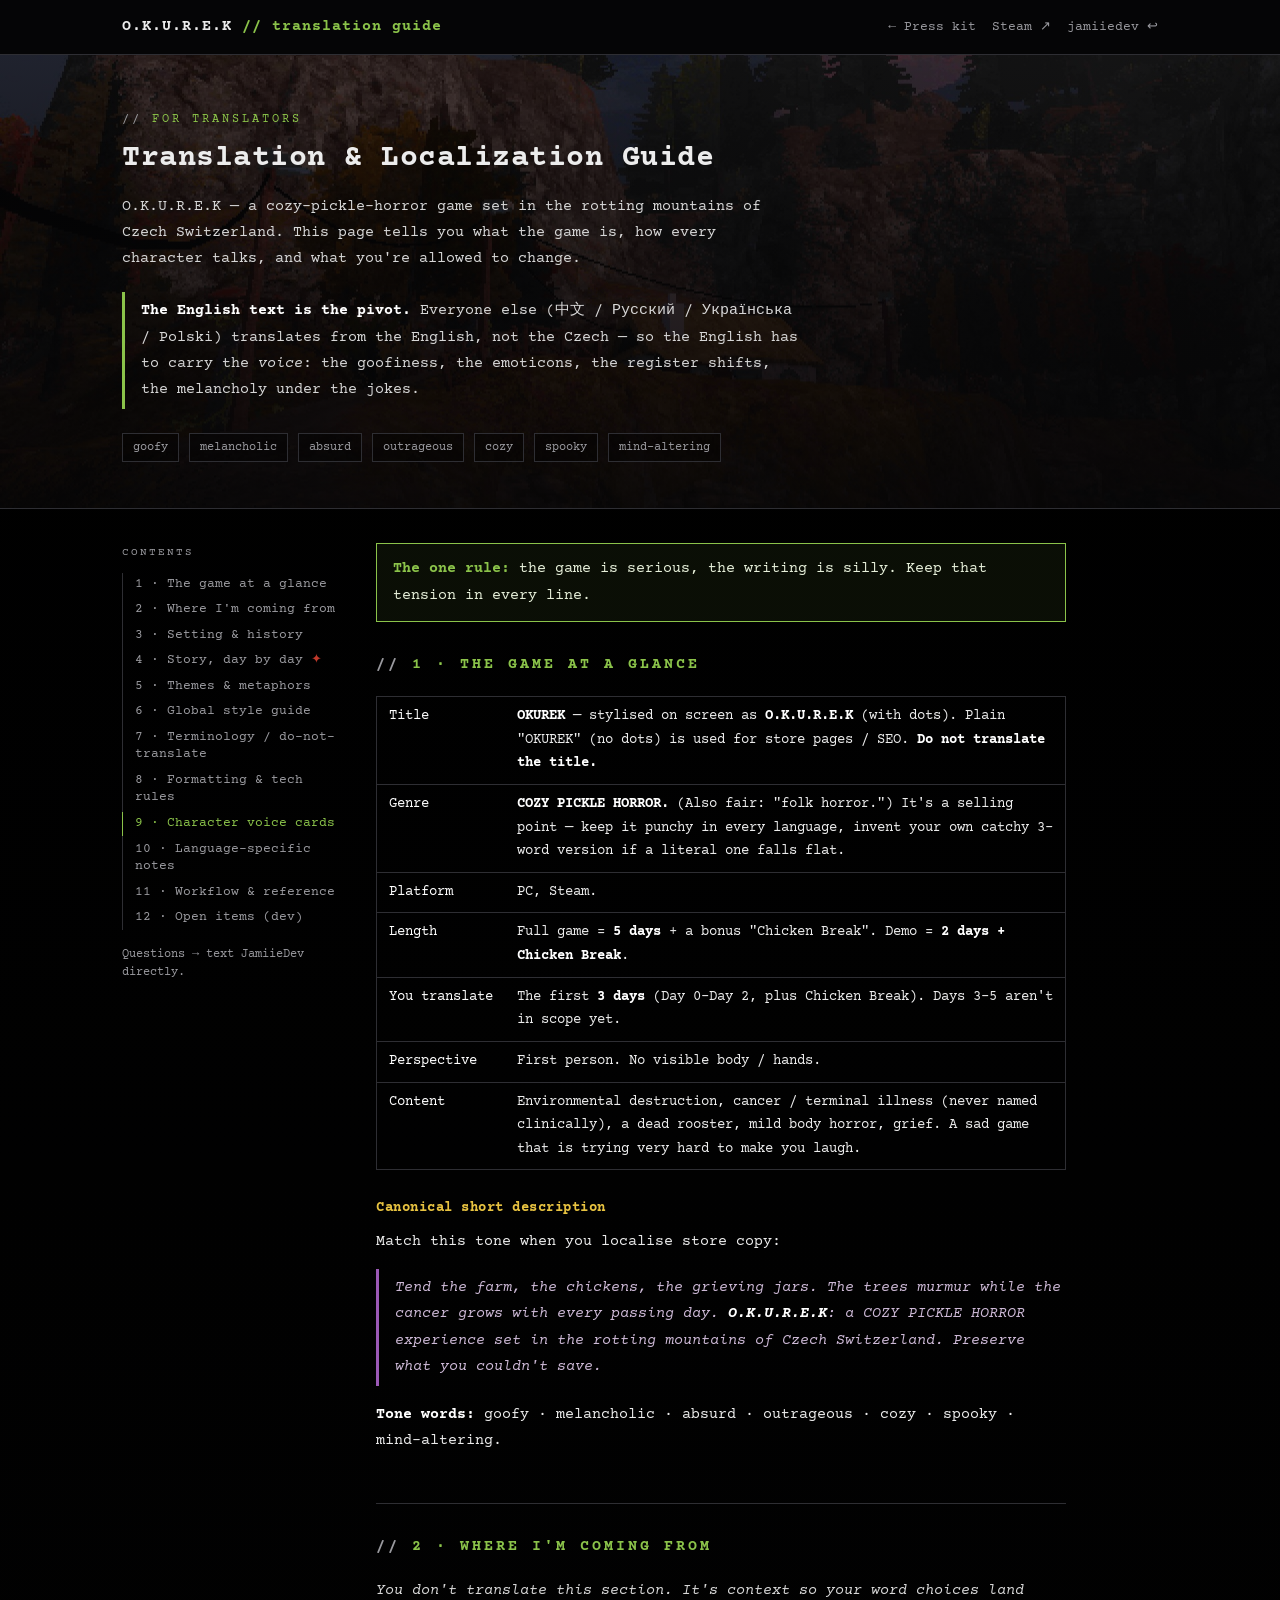
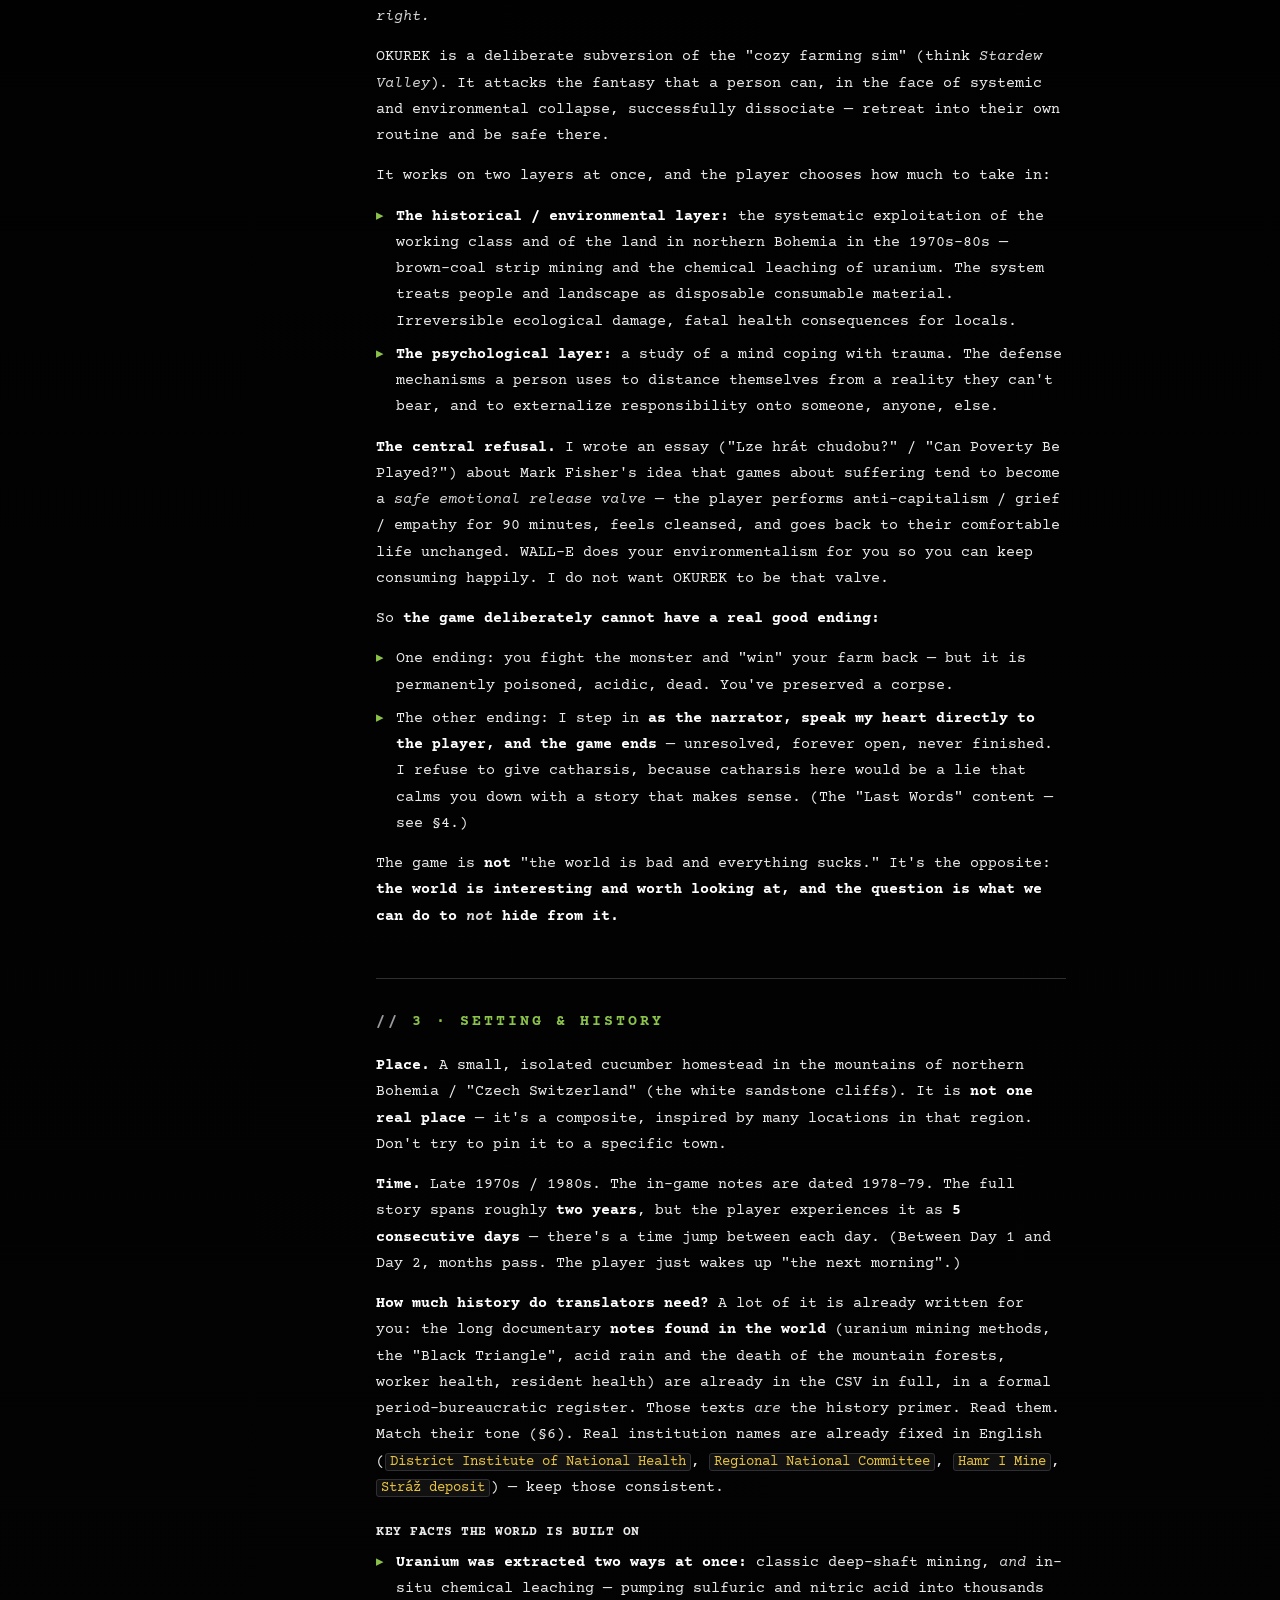
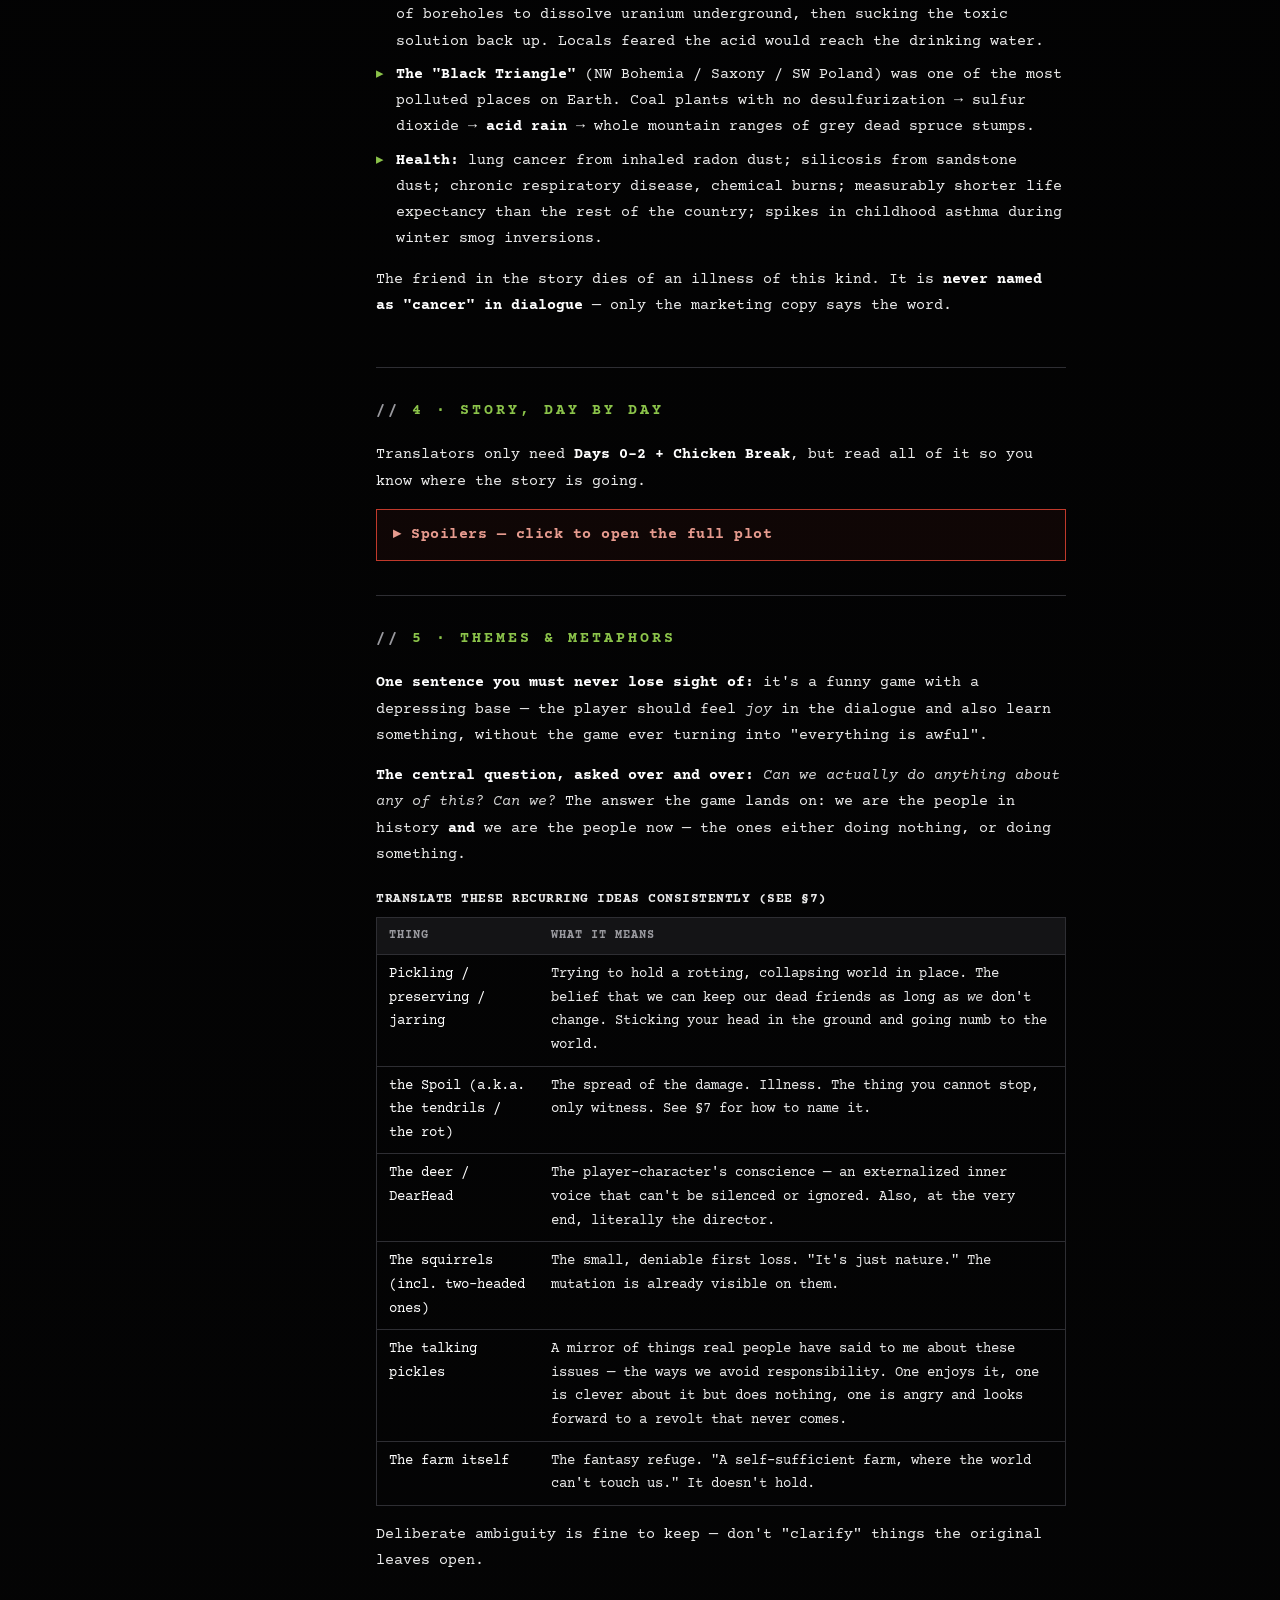
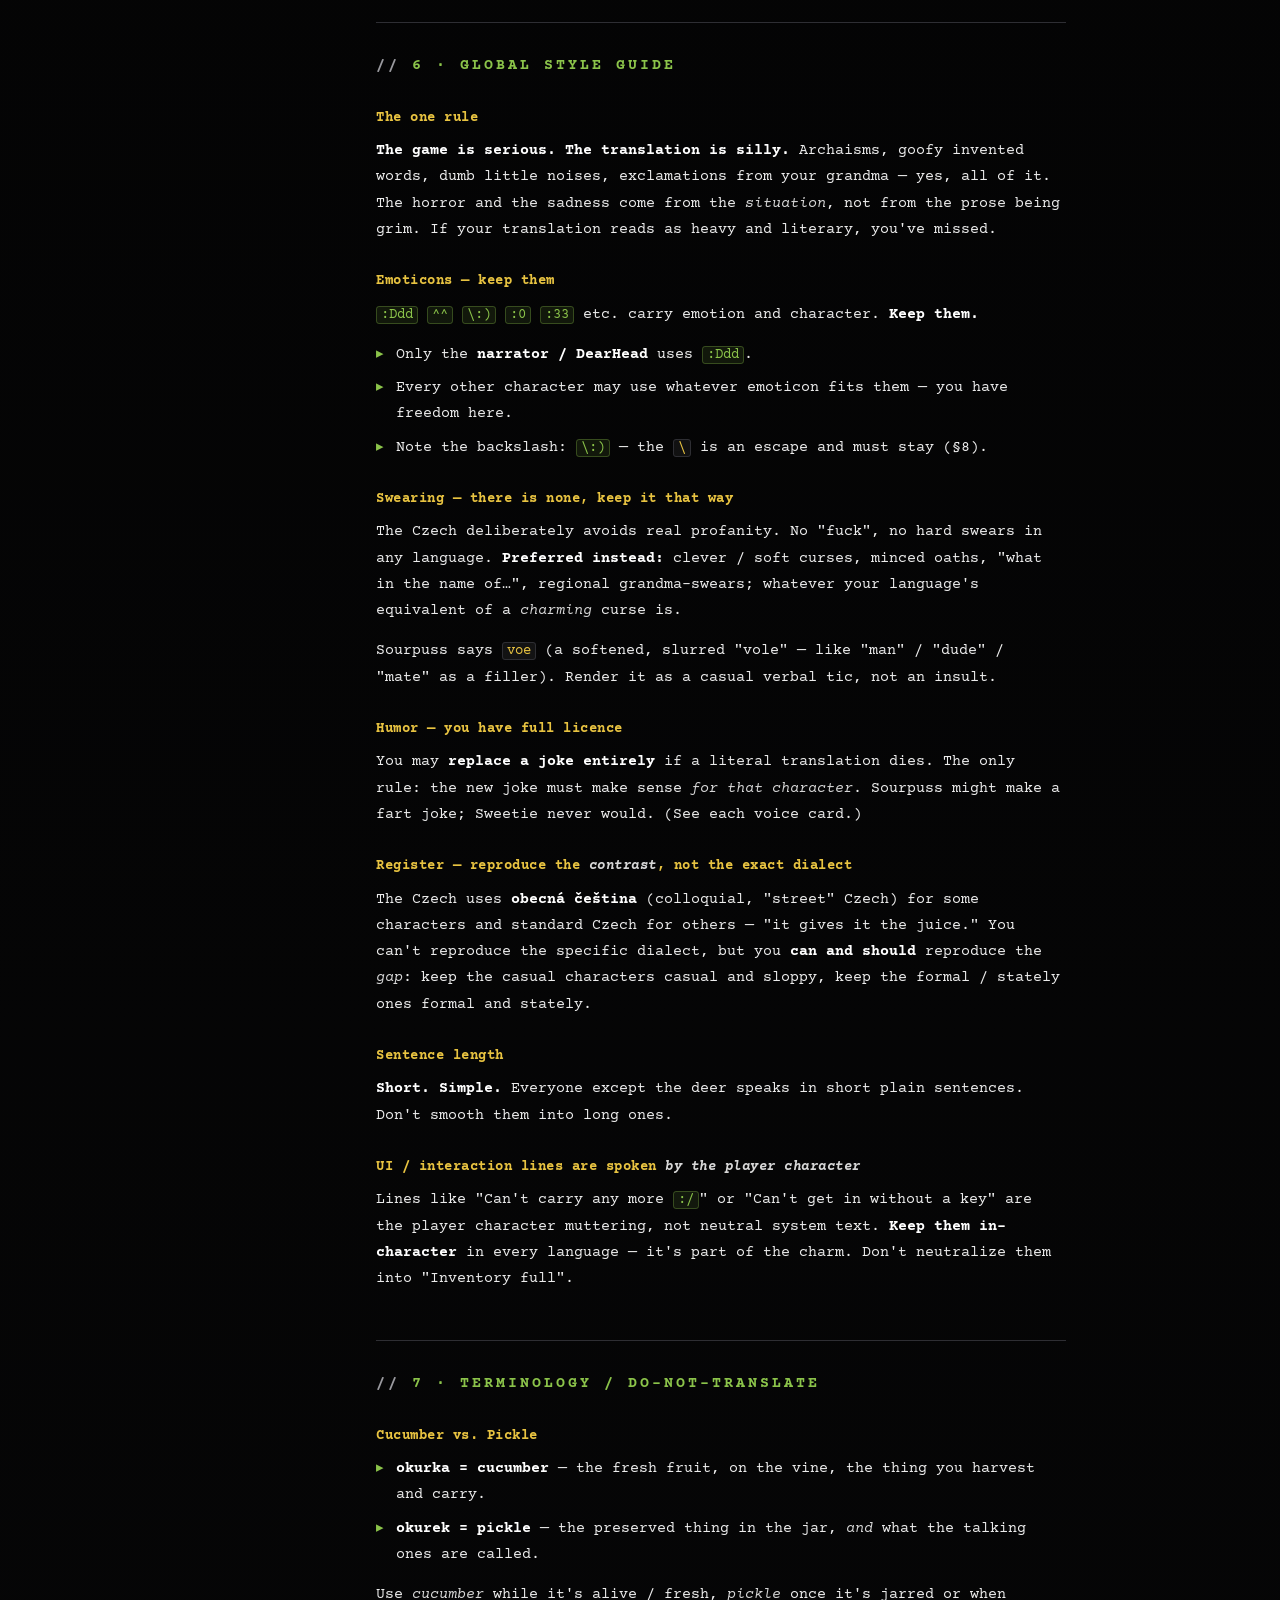
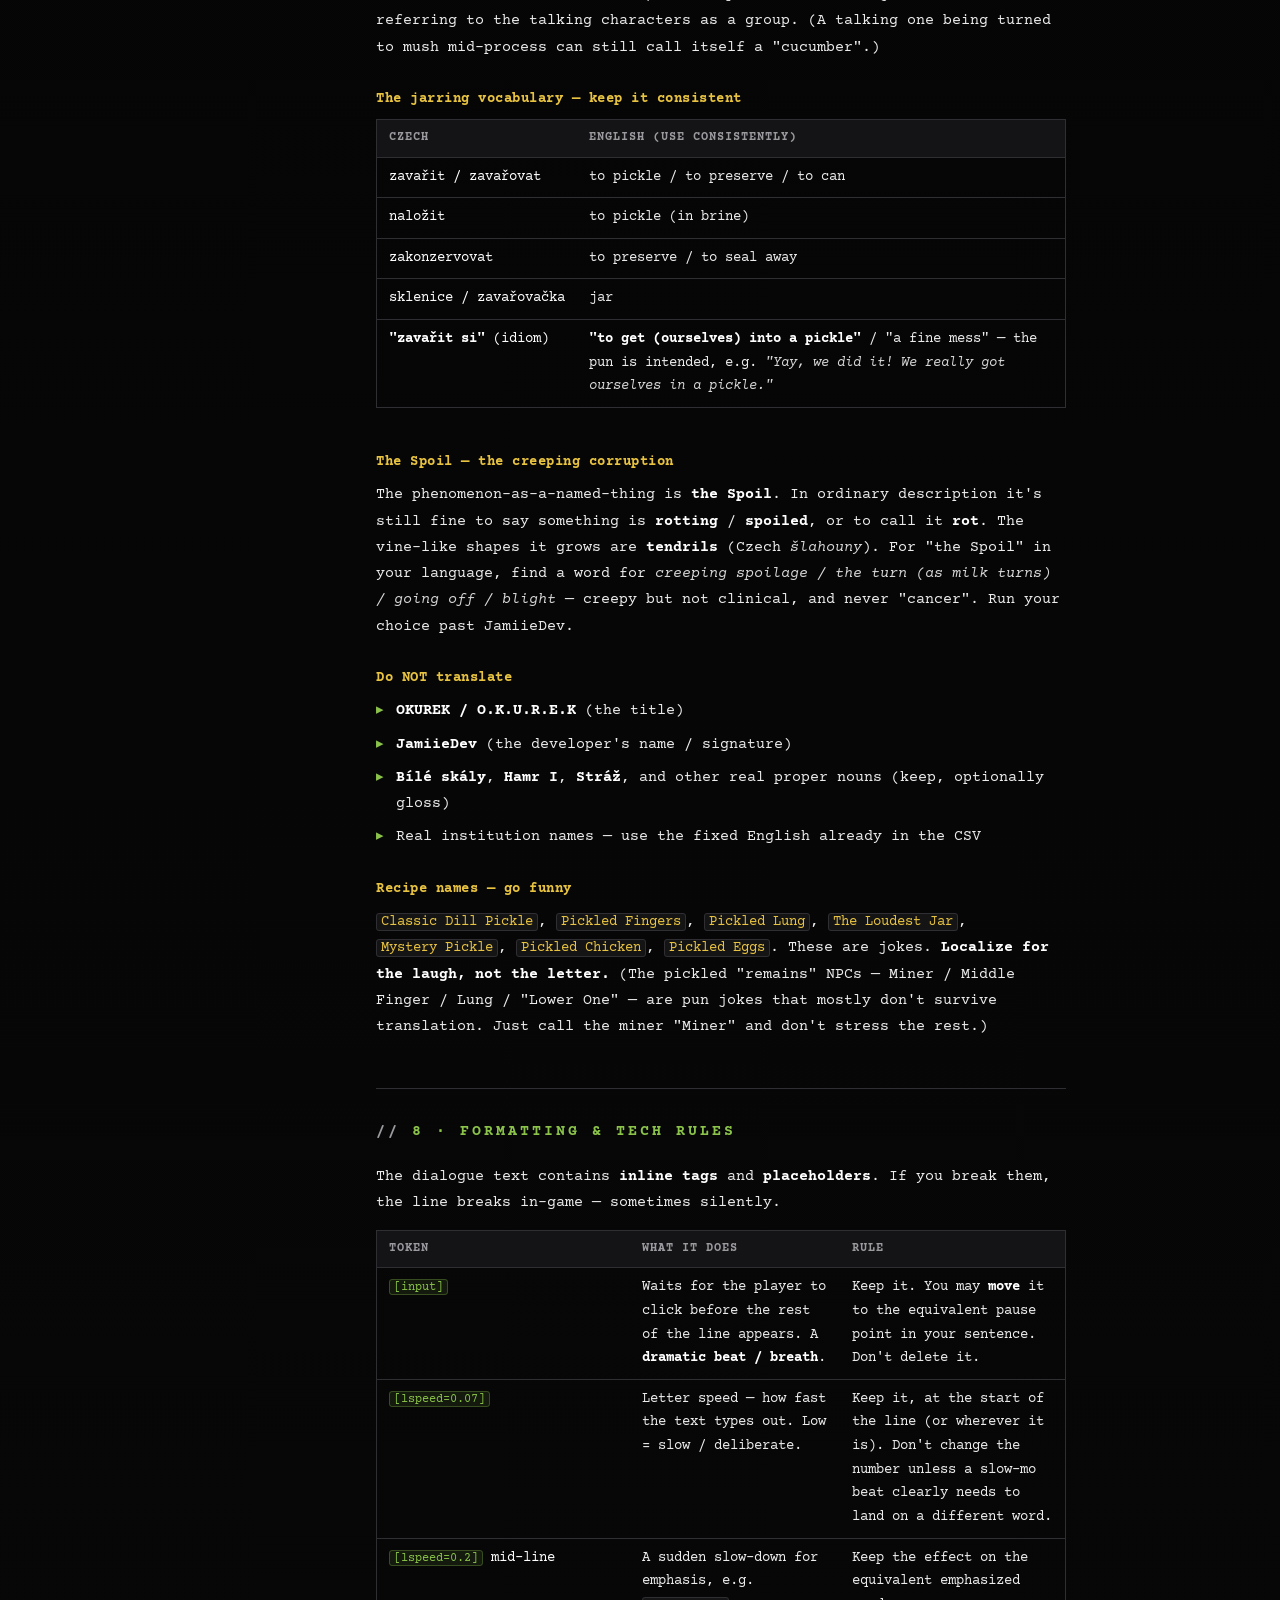
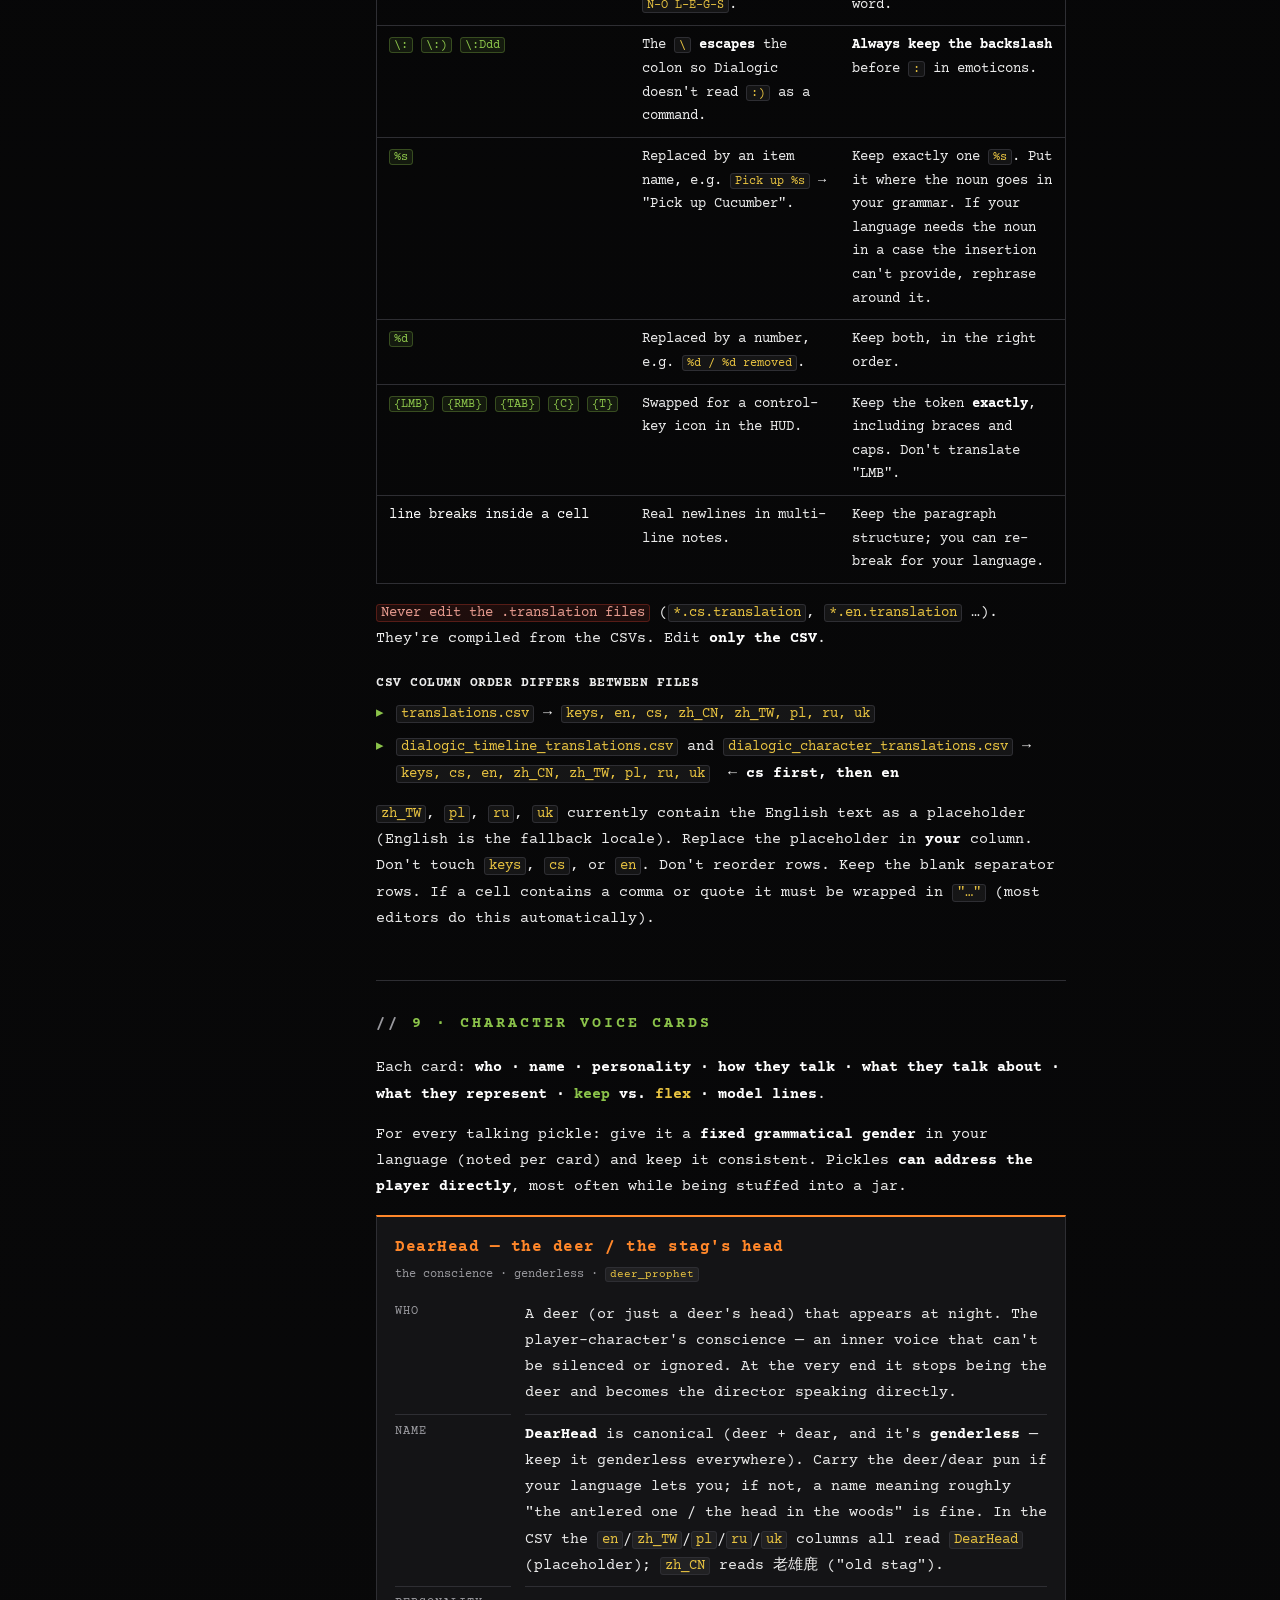
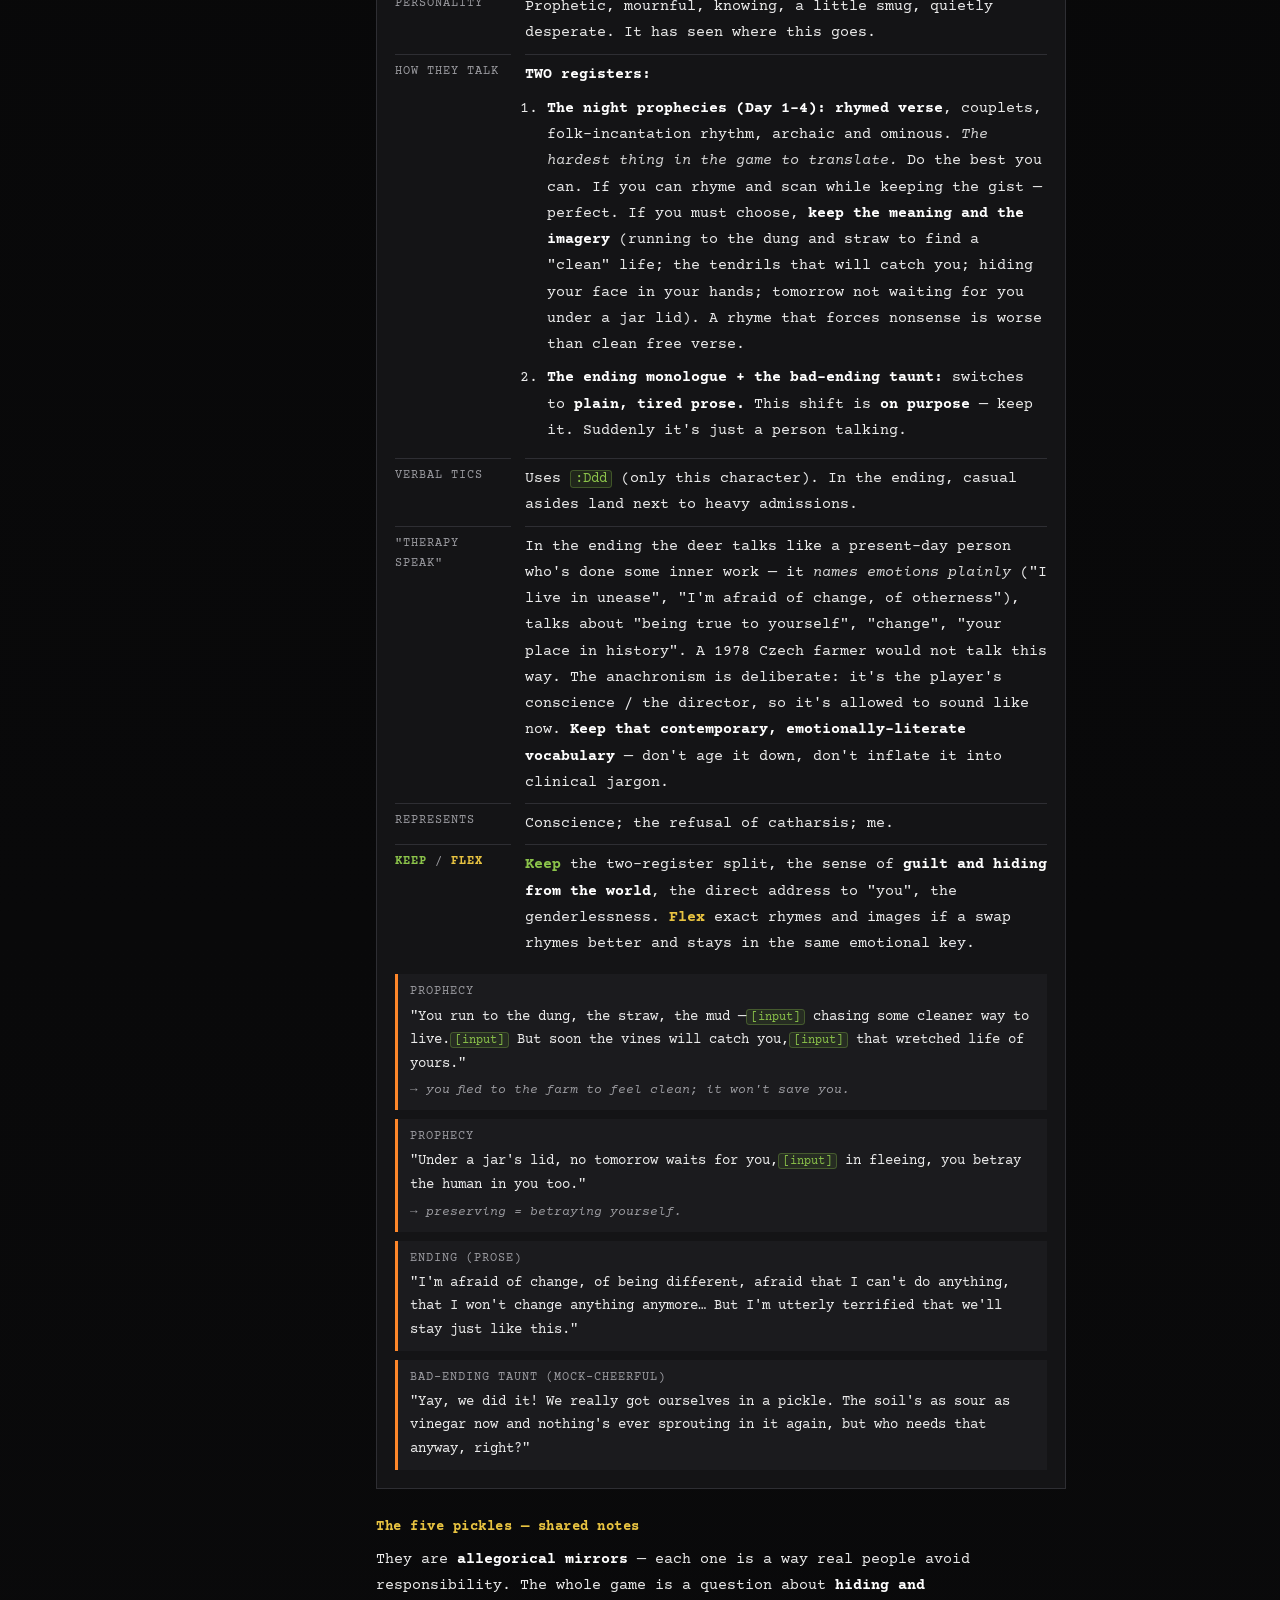
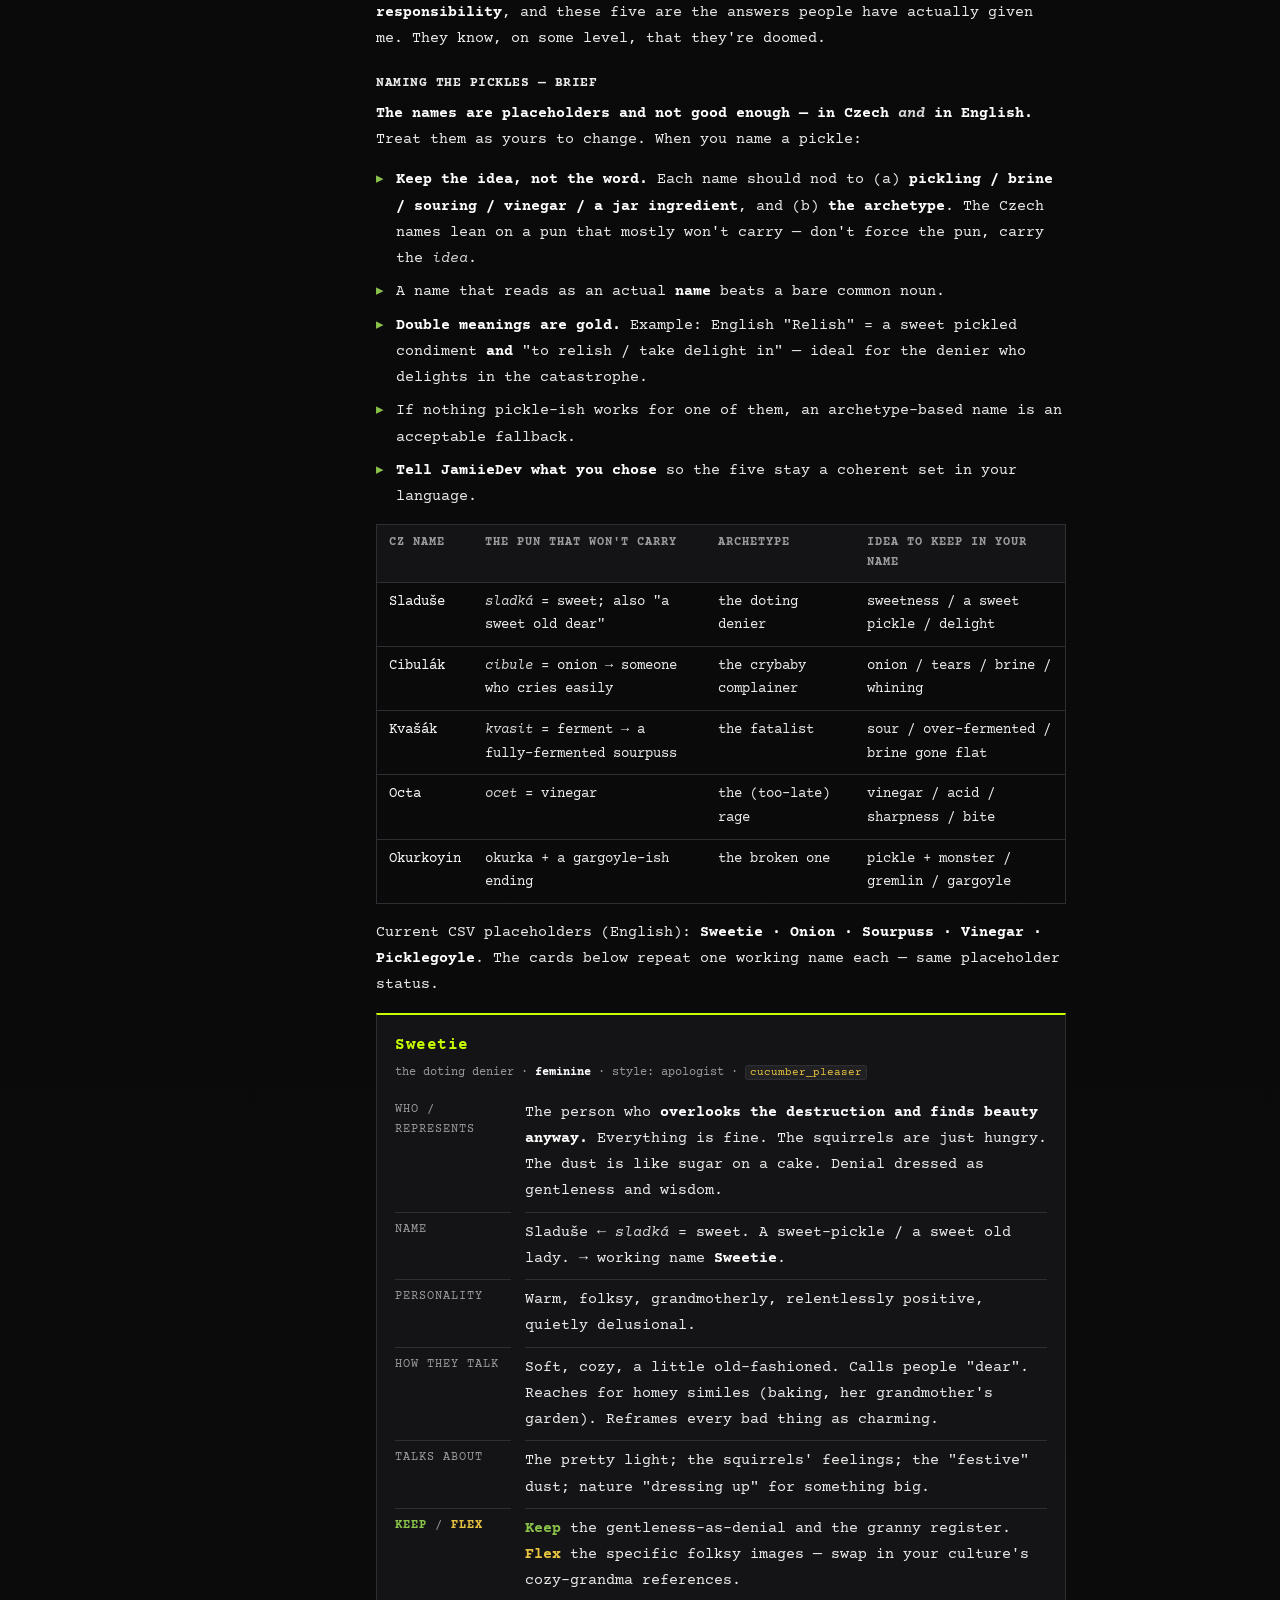
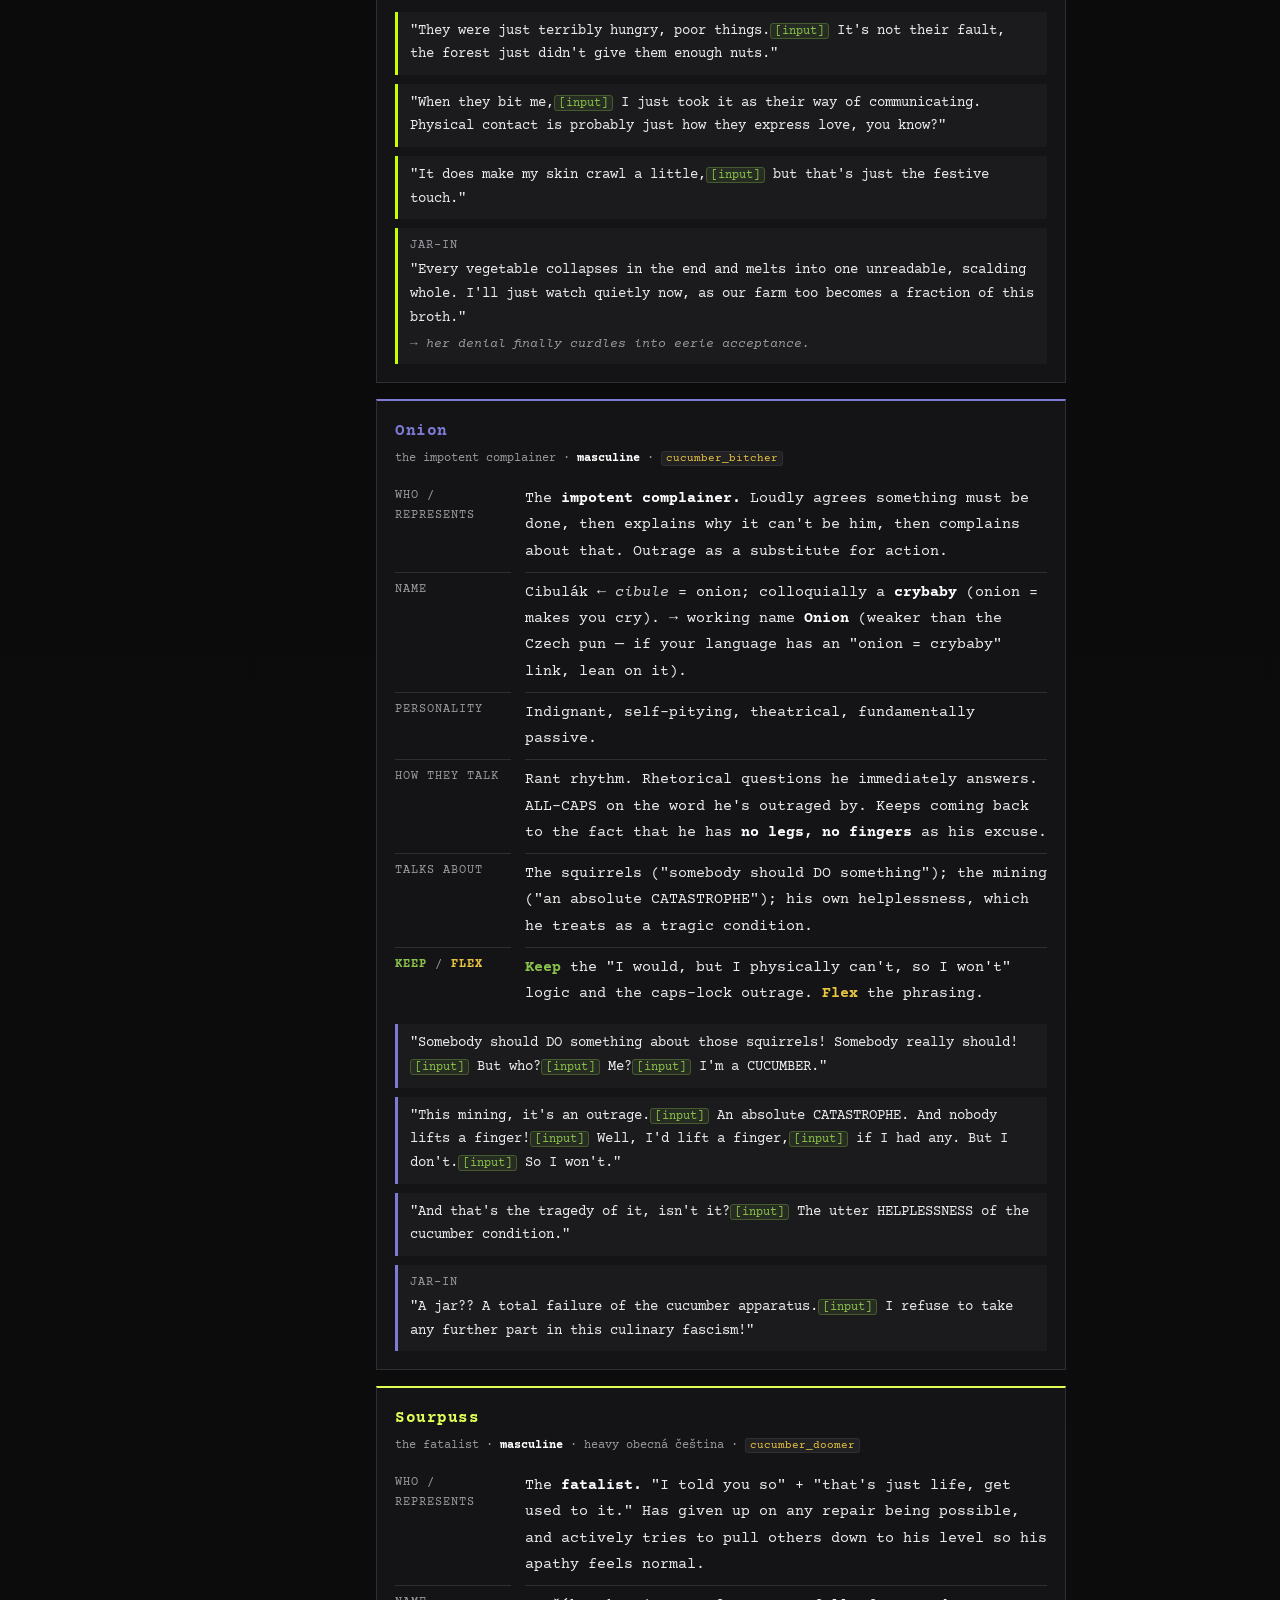
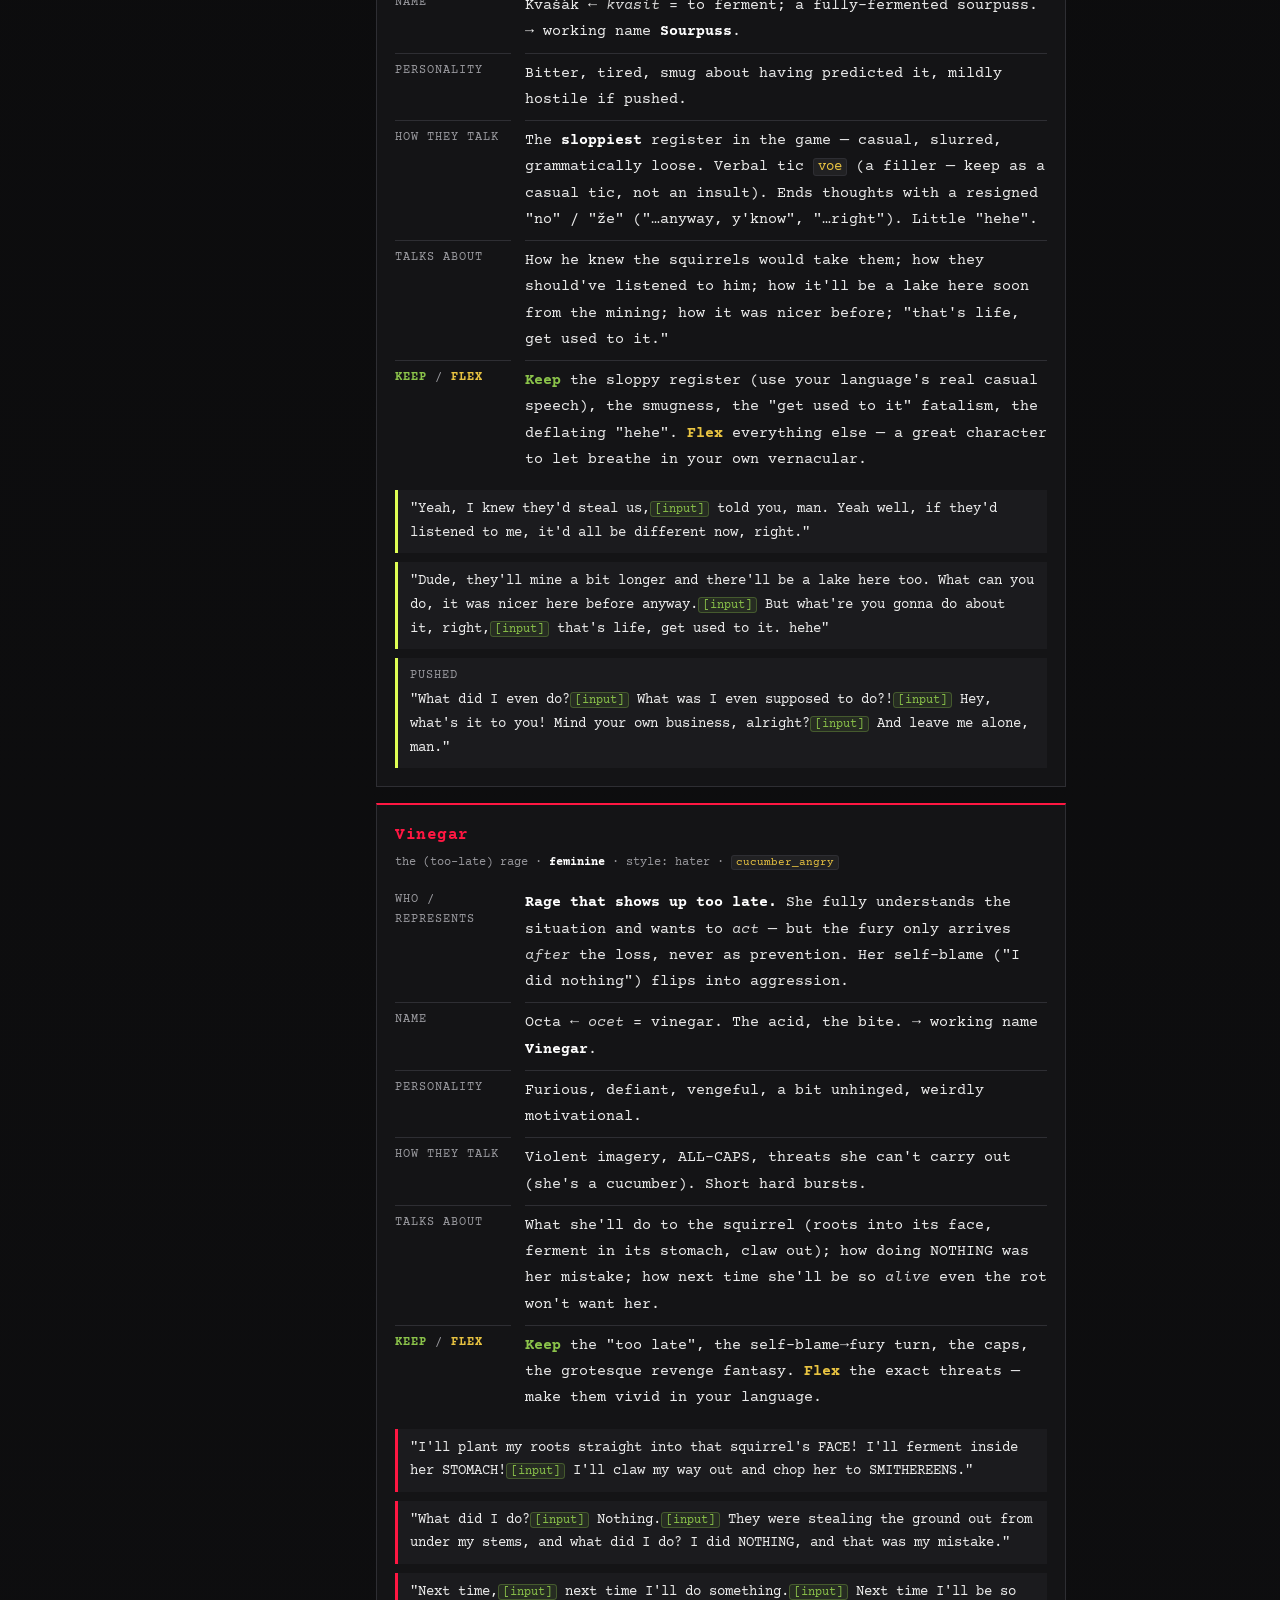
==== okurek/translation/index.html @ 18d8bf69 "Add OKUREK translation guide at /okurek/translation/ Translator-facing localization guide: game over" ====
<!DOCTYPE html>
<html lang="en">
<head>
<meta charset="UTF-8" />
<meta name="viewport" content="width=device-width, initial-scale=1.0" />
<title>OKUREK — Translation Guide</title>
<meta name="description" content="Translation &amp; localization guide for OKUREK, a cozy-pickle-horror game by JamiieDev. Story, themes, style rules, formatting notes and a voice card for every character. For translators working from the English pivot text." />

<meta property="og:type" content="website" />
<meta property="og:title" content="OKUREK — Translation Guide" />
<meta property="og:description" content="What the game is, how each character talks, and what a translator is allowed to change. The game is serious; the writing is silly." />
<meta property="og:image" content="https://jamiiedev.github.io/presskit/okurek/images/okurek-keyart.jpg" />
<meta name="twitter:card" content="summary_large_image" />
<meta name="twitter:site" content="@JamiieDev" />
<meta name="robots" content="noindex" />

<link rel="icon" href="/presskit/okurek/images/okurek-icon.png" />
<link rel="stylesheet" href="https://fonts.googleapis.com/css2?family=Courier+Prime:ital,wght@0,400;0,700;1,400&amp;display=swap" />
<style>
  :root {
    --bg: #0a0a0b;
    --panel: #141416;
    --panel-2: #1b1b1e;
    --line: #2e2e33;
    --ink: #ececec;
    --muted: #9a9a9f;
    --green: #8bc34a;
    --gold: #e8c341;
    --rot: #9b59b6;
    --blood: #c0392b;
    --nurse: #54ffea;
  }

  * { box-sizing: border-box; }

  html { scroll-behavior: smooth; scroll-padding-top: 72px; }

  html, body {
    margin: 0;
    padding: 0;
    overflow-x: hidden;
    background: linear-gradient(to top, #121214, #000);
    color: var(--ink);
    font-family: 'Courier Prime', 'Courier New', monospace;
    font-size: 15px;
    line-height: 1.75;
  }

  a { color: var(--gold); text-decoration: none; }
  a:hover { text-decoration: underline; }

  .wrap { max-width: 1080px; margin: 0 auto; padding: 0 22px; }

  strong, b { color: #fff; }
  em { color: #d7d7d7; }

  code {
    font-family: inherit;
    font-size: 0.92em;
    background: rgba(255,255,255,0.055);
    border: 1px solid var(--line);
    border-radius: 3px;
    padding: 0 4px;
    color: var(--gold);
    white-space: nowrap;
  }
  code.tok { color: var(--green); background: rgba(139,195,74,0.10); border-color: rgba(139,195,74,0.3); }
  code.warn { color: #e79b8f; background: rgba(192,57,43,0.12); border-color: rgba(192,57,43,0.35); }

  /* ---- top bar ---- */
  header.bar {
    position: sticky;
    top: 0;
    z-index: 50;
    background: rgba(6,6,7,0.93);
    border-bottom: 1px solid var(--line);
    backdrop-filter: blur(4px);
  }
  .bar .wrap {
    display: flex;
    align-items: center;
    justify-content: space-between;
    gap: 14px;
    min-height: 54px;
    flex-wrap: wrap;
  }
  .bar .brand { font-weight: 700; letter-spacing: 1px; color: var(--ink); white-space: nowrap; }
  .bar .brand span { color: var(--green); }
  .bar nav { display: flex; gap: 16px; flex-wrap: wrap; justify-content: flex-end; }
  .bar nav a { color: var(--muted); font-size: 13px; }
  .bar nav a:hover { color: var(--ink); text-decoration: none; }

  /* ---- hero ---- */
  .hero {
    border-bottom: 1px solid var(--line);
    background: #000 center / cover no-repeat;
    background-image:
      linear-gradient(to bottom, rgba(5,5,6,0.62), rgba(5,5,6,0.82) 55%, rgba(5,5,6,0.95)),
      url('/presskit/okurek/images/okurek-hero.jpg');
  }
  .hero .wrap { padding: 54px 22px 46px; }
  .hero .kicker { color: var(--green); letter-spacing: 3px; text-transform: uppercase; font-size: 12px; margin: 0 0 10px; }
  .hero .kicker::before { content: "// "; color: var(--muted); }
  .hero h1 { margin: 0; font-size: 30px; line-height: 1.25; letter-spacing: 0.5px; }
  .hero .tagline { margin: 16px 0 0; max-width: 680px; color: #d7d7d7; }
  .hero .pivot {
    margin: 20px 0 0;
    max-width: 680px;
    border-left: 3px solid var(--green);
    padding: 6px 0 6px 16px;
    color: #d7d7d7;
  }
  .hero .meta { margin-top: 24px; display: flex; flex-wrap: wrap; gap: 8px 10px; }
  .hero .meta span {
    border: 1px solid var(--line);
    background: rgba(0,0,0,0.4);
    padding: 3px 10px;
    font-size: 12px;
    color: var(--muted);
    text-transform: lowercase;
  }

  /* ---- doc layout ---- */
  .doc { display: grid; grid-template-columns: 214px 1fr; gap: 40px; align-items: start; padding-top: 34px; padding-bottom: 20px; }

  .toc { position: sticky; top: 72px; font-size: 13px; }
  .toc .toc-head { color: var(--muted); letter-spacing: 2px; text-transform: uppercase; font-size: 11px; margin-bottom: 10px; }
  .toc nav { display: flex; flex-direction: column; gap: 2px; border-left: 1px solid var(--line); }
  .toc nav a { color: var(--muted); padding: 3px 0 3px 12px; margin-left: -1px; border-left: 1px solid transparent; line-height: 1.35; }
  .toc nav a:hover { color: var(--ink); text-decoration: none; }
  .toc nav a.active { color: var(--green); border-left-color: var(--green); }
  .toc .toc-note { margin-top: 16px; color: var(--muted); font-size: 12px; line-height: 1.5; }

  .content { min-width: 0; max-width: 46rem; }
  .content > section { padding: 30px 0 34px; border-bottom: 1px solid var(--line); }
  .content > section:first-of-type { padding-top: 0; }

  h2 { margin: 0 0 18px; font-size: 15px; letter-spacing: 3px; text-transform: uppercase; color: var(--green); }
  h2::before { content: "// "; color: var(--muted); }
  h3 { margin: 26px 0 8px; font-size: 14px; color: var(--gold); letter-spacing: 0.5px; }
  h4 { margin: 20px 0 6px; font-size: 13px; color: var(--ink); letter-spacing: 0.5px; text-transform: uppercase; }
  p { margin: 0 0 14px; }
  ul, ol { margin: 0 0 14px; padding-left: 22px; }
  li { margin-bottom: 7px; }
  ul.plain { list-style: none; padding-left: 0; }
  ul.plain > li { position: relative; padding-left: 20px; }
  ul.plain > li::before { content: "▸"; position: absolute; left: 0; color: var(--green); }

  .callout {
    border: 1px solid var(--green);
    background: rgba(139,195,74,0.07);
    padding: 12px 16px;
    margin: 0 0 30px;
    color: #e7f0da;
  }
  .callout b { color: var(--green); }

  .k { color: var(--green); font-weight: 700; }
  .f { color: var(--gold); font-weight: 700; }

  /* tables */
  .tbl { width: 100%; border: 1px solid var(--line); border-collapse: collapse; margin: 0 0 16px; font-size: 13.5px; }
  .tbl th, .tbl td { text-align: left; vertical-align: top; padding: 8px 12px; border-bottom: 1px solid var(--line); }
  .tbl th { background: var(--panel); color: var(--muted); text-transform: uppercase; letter-spacing: 1px; font-size: 11.5px; font-weight: 700; }
  .tbl tr:last-child td, .tbl tbody tr:last-child td { border-bottom: 0; }
  .tbl td:first-child { color: #fff; white-space: nowrap; }
  .tbl td.wrap-cell:first-child { white-space: normal; }
  .tbl-scroll { overflow-x: auto; }

  /* pull quote / model lines */
  blockquote.pull {
    margin: 0 0 16px;
    border-left: 3px solid var(--rot);
    padding: 6px 0 6px 16px;
    color: #cdb9d6;
    font-style: italic;
  }
  .lines { margin: 10px 0 4px; display: flex; flex-direction: column; gap: 9px; }
  .line {
    margin: 0;
    border-left: 3px solid var(--accent, var(--rot));
    background: var(--panel-2);
    padding: 8px 12px;
    font-size: 13.5px;
  }
  .line .intent { display: block; margin-top: 4px; color: var(--muted); font-style: italic; font-size: 12.5px; }
  .line .role { color: var(--muted); font-size: 11.5px; text-transform: uppercase; letter-spacing: 1px; display: block; margin-bottom: 3px; }

  /* spoiler */
  details.spoiler { border: 1px solid var(--blood); background: rgba(192,57,43,0.06); margin: 4px 0 0; }
  details.spoiler > summary {
    cursor: pointer;
    list-style: none;
    padding: 12px 16px;
    color: #e79b8f;
    font-weight: 700;
    letter-spacing: 0.5px;
  }
  details.spoiler > summary::-webkit-details-marker { display: none; }
  details.spoiler > summary::before { content: "▸ "; }
  details.spoiler[open] > summary::before { content: "▾ "; }
  details.spoiler[open] > summary { border-bottom: 1px solid var(--blood); }
  details.spoiler .spoiler-body { padding: 18px 16px 6px; }

  /* character cards */
  .card {
    border: 1px solid var(--line);
    border-top: 2px solid var(--accent, var(--green));
    background: var(--panel);
    padding: 16px 18px 14px;
    margin: 0 0 16px;
  }
  .card > header { margin-bottom: 10px; }
  .card > header h3 { margin: 0; font-size: 16px; color: var(--accent, var(--gold)); letter-spacing: 0.5px; }
  .card > header .tags { display: block; margin-top: 3px; color: var(--muted); font-size: 12px; }
  .card > header .tags code { font-size: 11px; }
  .card dl { margin: 0; display: grid; grid-template-columns: 116px 1fr; gap: 0 14px; }
  .card dt { color: var(--muted); font-size: 11.5px; text-transform: uppercase; letter-spacing: 1px; padding: 7px 0; border-top: 1px solid var(--line); }
  .card dd { margin: 0; padding: 7px 0; border-top: 1px solid var(--line); }
  .card dl > dt:first-of-type, .card dl > dt:first-of-type + dd { border-top: 0; }
  .card dd ol, .card dd ul { margin: 6px 0 2px; }
  .card dd p { margin: 0 0 8px; }

  .checklist { list-style: none; padding-left: 0; }
  .checklist li { padding-left: 26px; position: relative; }
  .checklist li.done::before { content: "✓"; position: absolute; left: 0; color: var(--green); font-weight: 700; }
  .checklist li.todo::before { content: "☐"; position: absolute; left: 0; color: var(--gold); }

  footer { padding: 30px 0 60px; color: var(--muted); font-size: 12.5px; text-align: center; border-top: 1px solid var(--line); }
  footer a { color: var(--muted); }

  .totop {
    position: fixed; right: 18px; bottom: 18px; z-index: 40;
    border: 1px solid var(--line); background: var(--panel-2); color: var(--ink);
    width: 40px; height: 40px; display: grid; place-items: center;
    font-size: 16px; opacity: 0; pointer-events: none; transition: opacity .25s;
  }
  .totop.show { opacity: 1; pointer-events: auto; }
  .totop:hover { border-color: var(--gold); text-decoration: none; }

  @media (max-width: 860px) {
    .doc { grid-template-columns: 1fr; gap: 0; }
    .toc {
      position: static; margin-bottom: 24px;
      border: 1px solid var(--line); background: var(--panel); padding: 12px 14px;
    }
    .toc nav { border-left: 0; }
    .toc nav a { border-left: 0; padding-left: 0; }
    .toc nav a.active { border-left: 0; }
    .content { max-width: none; }
    .card dl { grid-template-columns: 1fr; gap: 0; }
    .card dt { border-top: 1px solid var(--line); padding-bottom: 0; }
    .card dl > dt:first-of-type + dd { border-top: 0; }
  }
  @media (max-width: 520px) {
    .hero h1 { font-size: 24px; }
    .bar .brand { font-size: 12px; }
  }
</style>
</head>
<body id="top">

<header class="bar">
  <div class="wrap">
    <div class="brand">O.K.U.R.E.K <span>// translation guide</span></div>
    <nav>
      <a href="/presskit/okurek/">← Press kit</a>
      <a href="https://store.steampowered.com/app/4735450/OKUREK/" target="_blank" rel="noopener">Steam ↗</a>
      <a href="/">jamiiedev ↩</a>
    </nav>
  </div>
</header>

<div class="hero">
  <div class="wrap">
    <p class="kicker">for translators</p>
    <h1>Translation &amp; Localization Guide</h1>
    <p class="tagline">O.K.U.R.E.K — a cozy-pickle-horror game set in the rotting mountains of Czech Switzerland. This page tells you what the game is, how every character talks, and what you're allowed to change.</p>
    <p class="pivot"><strong>The English text is the pivot.</strong> Everyone else (中文 / Русский / Українська / Polski) translates from the English, not the Czech — so the English has to carry the <em>voice</em>: the goofiness, the emoticons, the register shifts, the melancholy under the jokes.</p>
    <div class="meta">
      <span>goofy</span><span>melancholic</span><span>absurd</span><span>outrageous</span>
      <span>cozy</span><span>spooky</span><span>mind-altering</span>
    </div>
  </div>
</div>

<div class="doc wrap">
  <aside class="toc">
    <div class="toc-head">Contents</div>
    <nav id="toc-nav">
      <a href="#s1">1 · The game at a glance</a>
      <a href="#s2">2 · Where I'm coming from</a>
      <a href="#s3">3 · Setting &amp; history</a>
      <a href="#s4">4 · Story, day by day <span style="color:var(--blood)">✦</span></a>
      <a href="#s5">5 · Themes &amp; metaphors</a>
      <a href="#s6">6 · Global style guide</a>
      <a href="#s7">7 · Terminology / do-not-translate</a>
      <a href="#s8">8 · Formatting &amp; tech rules</a>
      <a href="#s9">9 · Character voice cards</a>
      <a href="#s10">10 · Language-specific notes</a>
      <a href="#s11">11 · Workflow &amp; reference</a>
      <a href="#s12">12 · Open items (dev)</a>
    </nav>
    <div class="toc-note">Questions → text JamiieDev directly.</div>
  </aside>

  <main class="content">

    <div class="callout"><b>The one rule:</b> the game is serious, the writing is silly. Keep that tension in every line.</div>

    <section id="s1">
      <h2>1 · The game at a glance</h2>
      <table class="tbl">
        <tr><td>Title</td><td class="wrap-cell"><strong>OKUREK</strong> — stylised on screen as <strong>O.K.U.R.E.K</strong> (with dots). Plain "OKUREK" (no dots) is used for store pages / SEO. <strong>Do not translate the title.</strong></td></tr>
        <tr><td>Genre</td><td class="wrap-cell"><strong>COZY PICKLE HORROR.</strong> (Also fair: "folk horror.") It's a selling point — keep it punchy in every language, invent your own catchy 3-word version if a literal one falls flat.</td></tr>
        <tr><td>Platform</td><td class="wrap-cell">PC, Steam.</td></tr>
        <tr><td>Length</td><td class="wrap-cell">Full game = <strong>5 days</strong> + a bonus "Chicken Break". Demo = <strong>2 days + Chicken Break</strong>.</td></tr>
        <tr><td>You translate</td><td class="wrap-cell">The first <strong>3 days</strong> (Day 0–Day 2, plus Chicken Break). Days 3–5 aren't in scope yet.</td></tr>
        <tr><td>Perspective</td><td class="wrap-cell">First person. No visible body / hands.</td></tr>
        <tr><td>Content</td><td class="wrap-cell">Environmental destruction, cancer / terminal illness (never named clinically), a dead rooster, mild body horror, grief. A sad game that is trying very hard to make you laugh.</td></tr>
      </table>

      <h3>Canonical short description</h3>
      <p>Match this tone when you localise store copy:</p>
      <blockquote class="pull">Tend the farm, the chickens, the grieving jars. The trees murmur while the cancer grows with every passing day. <strong>O.K.U.R.E.K</strong>: a COZY PICKLE HORROR experience set in the rotting mountains of Czech Switzerland. Preserve what you couldn't save.</blockquote>

      <p><strong>Tone words:</strong> goofy · melancholic · absurd · outrageous · cozy · spooky · mind-altering.</p>
    </section>

    <section id="s2">
      <h2>2 · Where I'm coming from</h2>
      <p><em>You don't translate this section. It's context so your word choices land right.</em></p>

      <p>OKUREK is a deliberate subversion of the "cozy farming sim" (think <em>Stardew Valley</em>). It attacks the fantasy that a person can, in the face of systemic and environmental collapse, successfully dissociate — retreat into their own routine and be safe there.</p>

      <p>It works on two layers at once, and the player chooses how much to take in:</p>
      <ul class="plain">
        <li><strong>The historical / environmental layer:</strong> the systematic exploitation of the working class and of the land in northern Bohemia in the 1970s–80s — brown-coal strip mining and the chemical leaching of uranium. The system treats people and landscape as disposable consumable material. Irreversible ecological damage, fatal health consequences for locals.</li>
        <li><strong>The psychological layer:</strong> a study of a mind coping with trauma. The defense mechanisms a person uses to distance themselves from a reality they can't bear, and to externalize responsibility onto someone, anyone, else.</li>
      </ul>

      <p><strong>The central refusal.</strong> I wrote an essay ("Lze hrát chudobu?" / "Can Poverty Be Played?") about Mark Fisher's idea that games about suffering tend to become a <em>safe emotional release valve</em> — the player performs anti-capitalism / grief / empathy for 90 minutes, feels cleansed, and goes back to their comfortable life unchanged. WALL-E does your environmentalism for you so you can keep consuming happily. I do not want OKUREK to be that valve.</p>

      <p>So <strong>the game deliberately cannot have a real good ending:</strong></p>
      <ul class="plain">
        <li>One ending: you fight the monster and "win" your farm back — but it is permanently poisoned, acidic, dead. You've preserved a corpse.</li>
        <li>The other ending: I step in <strong>as the narrator, speak my heart directly to the player, and the game ends</strong> — unresolved, forever open, never finished. I refuse to give catharsis, because catharsis here would be a lie that calms you down with a story that makes sense. (The "Last Words" content — see §4.)</li>
      </ul>

      <p>The game is <strong>not</strong> "the world is bad and everything sucks." It's the opposite: <strong>the world is interesting and worth looking at, and the question is what we can do to <em>not</em> hide from it.</strong></p>
    </section>

    <section id="s3">
      <h2>3 · Setting &amp; history</h2>

      <p><strong>Place.</strong> A small, isolated cucumber homestead in the mountains of northern Bohemia / "Czech Switzerland" (the white sandstone cliffs). It is <strong>not one real place</strong> — it's a composite, inspired by many locations in that region. Don't try to pin it to a specific town.</p>

      <p><strong>Time.</strong> Late 1970s / 1980s. The in-game notes are dated 1978–79. The full story spans roughly <strong>two years</strong>, but the player experiences it as <strong>5 consecutive days</strong> — there's a time jump between each day. (Between Day 1 and Day 2, months pass. The player just wakes up "the next morning".)</p>

      <p><strong>How much history do translators need?</strong> A lot of it is already written for you: the long documentary <strong>notes found in the world</strong> (uranium mining methods, the "Black Triangle", acid rain and the death of the mountain forests, worker health, resident health) are already in the CSV in full, in a formal period-bureaucratic register. Those texts <em>are</em> the history primer. Read them. Match their tone (§6). Real institution names are already fixed in English (<code>District Institute of National Health</code>, <code>Regional National Committee</code>, <code>Hamr I Mine</code>, <code>Stráž deposit</code>) — keep those consistent.</p>

      <h4>Key facts the world is built on</h4>
      <ul class="plain">
        <li><strong>Uranium was extracted two ways at once:</strong> classic deep-shaft mining, <em>and</em> in-situ chemical leaching — pumping sulfuric and nitric acid into thousands of boreholes to dissolve uranium underground, then sucking the toxic solution back up. Locals feared the acid would reach the drinking water.</li>
        <li><strong>The "Black Triangle"</strong> (NW Bohemia / Saxony / SW Poland) was one of the most polluted places on Earth. Coal plants with no desulfurization → sulfur dioxide → <strong>acid rain</strong> → whole mountain ranges of grey dead spruce stumps.</li>
        <li><strong>Health:</strong> lung cancer from inhaled radon dust; silicosis from sandstone dust; chronic respiratory disease, chemical burns; measurably shorter life expectancy than the rest of the country; spikes in childhood asthma during winter smog inversions.</li>
      </ul>

      <p>The friend in the story dies of an illness of this kind. It is <strong>never named as "cancer" in dialogue</strong> — only the marketing copy says the word.</p>
    </section>

    <section id="s4">
      <h2>4 · Story, day by day</h2>
      <p>Translators only need <strong>Days 0–2 + Chicken Break</strong>, but read all of it so you know where the story is going.</p>
      <details class="spoiler">
        <summary>Spoilers — click to open the full plot</summary>
        <div class="spoiler-body">

        <p>You arrive to look after a friend's cucumber farm while they're away at the doctor. Over what feels like five days (really ~2 years) the routine falls apart, the friend dies, the land is consumed by mining and the Spoil, and the game refuses to let you feel okay about it.</p>

        <h4>Day 0 — Arrival</h4>
        <p>Travel in by bus. A telephone stands by the side of the road. You pick up your <strong>camera</strong>. Quiet.</p>

        <h4>Day 1 — The routine</h4>
        <p>Read the friend's instructions (the letter). Put seeds in the ground, water them. The water stops flowing → walk to the intake and unblock it. Darkness falls and the <strong>deer start screaming</strong> (the first DearHead prophecy). The day ends when you get home.</p>

        <h4>Day 2 — The squirrels</h4>
        <p><strong>Squirrels steal your cucumbers.</strong> You pickle whatever's left, then go out to find the stolen ones. <strong>The pickles talk</strong> (the five archetypes — see §9). It starts to rain; you can explore freely <em>until</em> the rain begins (soft time limit). If you go into the mine, you get your first look at the <strong>monster</strong> and some exposition. End of day.</p>

        <h4>Day 3 — The chickens <em>(not in scope yet)</em></h4>
        <p>In the middle of the night the monster takes the chickens. You go looking for them. The <strong>rooster was killed</strong>. You find more clues about the mining and about your friend's death.</p>

        <h4>Day 4 — Industrialization arrives <em>(not in scope)</em></h4>
        <p>The place is ruined. Huge pillars of smog on the horizon — industry has reached you. Everything is coated in dust. No chickens, nothing. You go to the final mine: exposition and <strong>bizarre visuals</strong> — rows of leaching pumps; <strong>cucumber-snails walking away with houses on their backs</strong> (migration / leaving / refugees).</p>

        <h4>Day 5 — Ending <em>(not in scope)</em></h4>
        <p>Branches on how you played:</p>
        <ul class="plain">
          <li><strong>If you engaged with the small acts of care</strong> → the <strong>epilogue with the deer</strong>: the narrator speaks directly, "Last Words", the game ends without resolution. <em>No boss fight.</em></li>
          <li><strong>If you only wanted a horror game about pickles</strong> → the <strong>boss fight against the giant pickle monster</strong>, then the "bad" ending: you win the farm back, but it is dead forever.</li>
        </ul>
        <p><strong>What counts as "small acts of care" (the not-boss path):</strong> watering / looking after the flower · taking photos with the camera · calling the phone numbers you find in your phone · <strong>burying the rooster in a grave</strong> instead of putting it in a pickle jar or the chicken nest.</p>
        <p><strong>"Last Words" / "Poslední slova"</strong> = the deer's closing monologue. In-fiction it's the deer; really it's me, the director, admitting I can't hand the player a clean catharsis and choosing to break that expectation on purpose. After this monologue <strong>the game permanently deletes the save / the game world</strong> — the point being that you don't change the real world by consuming a game, so the game refuses to sit there afterwards as a comfortable, finished object.</p>

        <h4>Chicken Break</h4>
        <p>A short, silly bonus. You see the world <strong>from a chicken's POV</strong> and the <strong>Amen break</strong> drum loop plays. Pure fun, no weight. Translate it loose and playful.</p>

        </div>
      </details>
    </section>

    <section id="s5">
      <h2>5 · Themes &amp; metaphors</h2>

      <p><strong>One sentence you must never lose sight of:</strong> it's a funny game with a depressing base — the player should feel <em>joy</em> in the dialogue and also learn something, without the game ever turning into "everything is awful".</p>

      <p><strong>The central question, asked over and over:</strong> <em>Can we actually do anything about any of this? Can we?</em> The answer the game lands on: we are the people in history <strong>and</strong> we are the people now — the ones either doing nothing, or doing something.</p>

      <h4>Translate these recurring ideas consistently (see §7)</h4>
      <div class="tbl-scroll"><table class="tbl">
        <tr><th>Thing</th><th>What it means</th></tr>
        <tr><td class="wrap-cell">Pickling / preserving / jarring</td><td>Trying to hold a rotting, collapsing world in place. The belief that we can keep our dead friends as long as <em>we</em> don't change. Sticking your head in the ground and going numb to the world.</td></tr>
        <tr><td class="wrap-cell">the Spoil (a.k.a. the tendrils / the rot)</td><td>The spread of the damage. Illness. The thing you cannot stop, only witness. See §7 for how to name it.</td></tr>
        <tr><td class="wrap-cell">The deer / DearHead</td><td>The player-character's conscience — an externalized inner voice that can't be silenced or ignored. Also, at the very end, literally the director.</td></tr>
        <tr><td class="wrap-cell">The squirrels (incl. two-headed ones)</td><td>The small, deniable first loss. "It's just nature." The mutation is already visible on them.</td></tr>
        <tr><td class="wrap-cell">The talking pickles</td><td>A mirror of things real people have said to me about these issues — the ways we avoid responsibility. One enjoys it, one is clever about it but does nothing, one is angry and looks forward to a revolt that never comes.</td></tr>
        <tr><td class="wrap-cell">The farm itself</td><td>The fantasy refuge. "A self-sufficient farm, where the world can't touch us." It doesn't hold.</td></tr>
      </table></div>

      <p>Deliberate ambiguity is fine to keep — don't "clarify" things the original leaves open.</p>
    </section>

    <section id="s6">
      <h2>6 · Global style guide</h2>

      <h3>The one rule</h3>
      <p><strong>The game is serious. The translation is silly.</strong> Archaisms, goofy invented words, dumb little noises, exclamations from your grandma — yes, all of it. The horror and the sadness come from the <em>situation</em>, not from the prose being grim. If your translation reads as heavy and literary, you've missed.</p>

      <h3>Emoticons — keep them</h3>
      <p><code class="tok">:Ddd</code> <code class="tok">^^</code> <code class="tok">\:)</code> <code class="tok">:0</code> <code class="tok">:33</code> etc. carry emotion and character. <strong>Keep them.</strong></p>
      <ul class="plain">
        <li>Only the <strong>narrator / DearHead</strong> uses <code class="tok">:Ddd</code>.</li>
        <li>Every other character may use whatever emoticon fits them — you have freedom here.</li>
        <li>Note the backslash: <code class="tok">\:)</code> — the <code>\</code> is an escape and must stay (§8).</li>
      </ul>

      <h3>Swearing — there is none, keep it that way</h3>
      <p>The Czech deliberately avoids real profanity. No "fuck", no hard swears in any language. <strong>Preferred instead:</strong> clever / soft curses, minced oaths, "what in the name of…", regional grandma-swears; whatever your language's equivalent of a <em>charming</em> curse is.</p>
      <p>Sourpuss says <code>voe</code> (a softened, slurred "vole" — like "man" / "dude" / "mate" as a filler). Render it as a casual verbal tic, not an insult.</p>

      <h3>Humor — you have full licence</h3>
      <p>You may <strong>replace a joke entirely</strong> if a literal translation dies. The only rule: the new joke must make sense <em>for that character</em>. Sourpuss might make a fart joke; Sweetie never would. (See each voice card.)</p>

      <h3>Register — reproduce the <em>contrast</em>, not the exact dialect</h3>
      <p>The Czech uses <strong>obecná čeština</strong> (colloquial, "street" Czech) for some characters and standard Czech for others — "it gives it the juice." You can't reproduce the specific dialect, but you <strong>can and should</strong> reproduce the <em>gap</em>: keep the casual characters casual and sloppy, keep the formal / stately ones formal and stately.</p>

      <h3>Sentence length</h3>
      <p><strong>Short. Simple.</strong> Everyone except the deer speaks in short plain sentences. Don't smooth them into long ones.</p>

      <h3>UI / interaction lines are spoken <em>by the player character</em></h3>
      <p>Lines like "Can't carry any more <code class="tok">:/</code>" or "Can't get in without a key" are the player character muttering, not neutral system text. <strong>Keep them in-character</strong> in every language — it's part of the charm. Don't neutralize them into "Inventory full".</p>
    </section>

    <section id="s7">
      <h2>7 · Terminology / do-not-translate</h2>

      <h3>Cucumber vs. Pickle</h3>
      <ul class="plain">
        <li><strong>okurka = cucumber</strong> — the fresh fruit, on the vine, the thing you harvest and carry.</li>
        <li><strong>okurek = pickle</strong> — the preserved thing in the jar, <em>and</em> what the talking ones are called.</li>
      </ul>
      <p>Use <em>cucumber</em> while it's alive / fresh, <em>pickle</em> once it's jarred or when referring to the talking characters as a group. (A talking one being turned to mush mid-process can still call itself a "cucumber".)</p>

      <h3>The jarring vocabulary — keep it consistent</h3>
      <div class="tbl-scroll"><table class="tbl">
        <tr><th>Czech</th><th>English (use consistently)</th></tr>
        <tr><td>zavařit / zavařovat</td><td>to pickle / to preserve / to can</td></tr>
        <tr><td>naložit</td><td>to pickle (in brine)</td></tr>
        <tr><td>zakonzervovat</td><td>to preserve / to seal away</td></tr>
        <tr><td>sklenice / zavařovačka</td><td>jar</td></tr>
        <tr><td class="wrap-cell"><strong>"zavařit si"</strong> (idiom)</td><td><strong>"to get (ourselves) into a pickle"</strong> / "a fine mess" — the pun is intended, e.g. <em>"Yay, we did it! We really got ourselves in a pickle."</em></td></tr>
      </table></div>

      <h3>The Spoil — the creeping corruption</h3>
      <p>The phenomenon-as-a-named-thing is <strong>the Spoil</strong>. In ordinary description it's still fine to say something is <strong>rotting</strong> / <strong>spoiled</strong>, or to call it <strong>rot</strong>. The vine-like shapes it grows are <strong>tendrils</strong> (Czech <em>šlahouny</em>). For "the Spoil" in your language, find a word for <em>creeping spoilage / the turn (as milk turns) / going off / blight</em> — creepy but not clinical, and never "cancer". Run your choice past JamiieDev.</p>

      <h3>Do NOT translate</h3>
      <ul class="plain">
        <li><strong>OKUREK / O.K.U.R.E.K</strong> (the title)</li>
        <li><strong>JamiieDev</strong> (the developer's name / signature)</li>
        <li><strong>Bílé skály</strong>, <strong>Hamr I</strong>, <strong>Stráž</strong>, and other real proper nouns (keep, optionally gloss)</li>
        <li>Real institution names — use the fixed English already in the CSV</li>
      </ul>

      <h3>Recipe names — go funny</h3>
      <p><code>Classic Dill Pickle</code>, <code>Pickled Fingers</code>, <code>Pickled Lung</code>, <code>The Loudest Jar</code>, <code>Mystery Pickle</code>, <code>Pickled Chicken</code>, <code>Pickled Eggs</code>. These are jokes. <strong>Localize for the laugh, not the letter.</strong> (The pickled "remains" NPCs — Miner / Middle Finger / Lung / "Lower One" — are pun jokes that mostly don't survive translation. Just call the miner "Miner" and don't stress the rest.)</p>
    </section>

    <section id="s8">
      <h2>8 · Formatting &amp; tech rules</h2>
      <p>The dialogue text contains <strong>inline tags</strong> and <strong>placeholders</strong>. If you break them, the line breaks in-game — sometimes silently.</p>

      <div class="tbl-scroll"><table class="tbl">
        <tr><th>Token</th><th>What it does</th><th>Rule</th></tr>
        <tr><td><code class="tok">[input]</code></td><td>Waits for the player to click before the rest of the line appears. A <strong>dramatic beat / breath</strong>.</td><td>Keep it. You may <strong>move</strong> it to the equivalent pause point in your sentence. Don't delete it.</td></tr>
        <tr><td><code class="tok">[lspeed=0.07]</code></td><td>Letter speed — how fast the text types out. Low = slow / deliberate.</td><td>Keep it, at the start of the line (or wherever it is). Don't change the number unless a slow-mo beat clearly needs to land on a different word.</td></tr>
        <tr><td><code class="tok">[lspeed=0.2]</code> mid-line</td><td>A sudden slow-down for emphasis, e.g. <code>N-O L-E-G-S</code>.</td><td>Keep the effect on the equivalent emphasized word.</td></tr>
        <tr><td><code class="tok">\:</code> <code class="tok">\:)</code> <code class="tok">\:Ddd</code></td><td>The <code>\</code> <strong>escapes</strong> the colon so Dialogic doesn't read <code>:)</code> as a command.</td><td><strong>Always keep the backslash</strong> before <code>:</code> in emoticons.</td></tr>
        <tr><td><code class="tok">%s</code></td><td>Replaced by an item name, e.g. <code>Pick up %s</code> → "Pick up Cucumber".</td><td>Keep exactly one <code>%s</code>. Put it where the noun goes in your grammar. If your language needs the noun in a case the insertion can't provide, rephrase around it.</td></tr>
        <tr><td><code class="tok">%d</code></td><td>Replaced by a number, e.g. <code>%d / %d removed</code>.</td><td>Keep both, in the right order.</td></tr>
        <tr><td><code class="tok">{LMB}</code> <code class="tok">{RMB}</code> <code class="tok">{TAB}</code> <code class="tok">{C}</code> <code class="tok">{T}</code></td><td>Swapped for a control-key icon in the HUD.</td><td>Keep the token <strong>exactly</strong>, including braces and caps. Don't translate "LMB".</td></tr>
        <tr><td>line breaks inside a cell</td><td>Real newlines in multi-line notes.</td><td>Keep the paragraph structure; you can re-break for your language.</td></tr>
      </table></div>

      <p><code class="warn">Never edit the .translation files</code> (<code>*.cs.translation</code>, <code>*.en.translation</code> …). They're compiled from the CSVs. Edit <strong>only the CSV</strong>.</p>

      <h4>CSV column order differs between files</h4>
      <ul class="plain">
        <li><code>translations.csv</code> → <code>keys, en, cs, zh_CN, zh_TW, pl, ru, uk</code></li>
        <li><code>dialogic_timeline_translations.csv</code> and <code>dialogic_character_translations.csv</code> → <code>keys, cs, en, zh_CN, zh_TW, pl, ru, uk</code> &nbsp;← <strong>cs first, then en</strong></li>
      </ul>
      <p><code>zh_TW</code>, <code>pl</code>, <code>ru</code>, <code>uk</code> currently contain the English text as a placeholder (English is the fallback locale). Replace the placeholder in <strong>your</strong> column. Don't touch <code>keys</code>, <code>cs</code>, or <code>en</code>. Don't reorder rows. Keep the blank separator rows. If a cell contains a comma or quote it must be wrapped in <code>"…"</code> (most editors do this automatically).</p>
    </section>

    <section id="s9">
      <h2>9 · Character voice cards</h2>
      <p>Each card: <strong>who · name · personality · how they talk · what they talk about · what they represent · <span class="k">keep</span> vs. <span class="f">flex</span> · model lines</strong>.</p>
      <p>For every talking pickle: give it a <strong>fixed grammatical gender</strong> in your language (noted per card) and keep it consistent. Pickles <strong>can address the player directly</strong>, most often while being stuffed into a jar.</p>

      <article class="card" style="--accent:#ff872a">
        <header>
          <h3>DearHead — the deer / the stag's head</h3>
          <span class="tags">the conscience · genderless · <code>deer_prophet</code></span>
        </header>
        <dl>
          <dt>Who</dt><dd>A deer (or just a deer's head) that appears at night. The player-character's conscience — an inner voice that can't be silenced or ignored. At the very end it stops being the deer and becomes the director speaking directly.</dd>
          <dt>Name</dt><dd><strong>DearHead</strong> is canonical (deer + dear, and it's <strong>genderless</strong> — keep it genderless everywhere). Carry the deer/dear pun if your language lets you; if not, a name meaning roughly "the antlered one / the head in the woods" is fine. In the CSV the <code>en</code>/<code>zh_TW</code>/<code>pl</code>/<code>ru</code>/<code>uk</code> columns all read <code>DearHead</code> (placeholder); <code>zh_CN</code> reads 老雄鹿 ("old stag").</dd>
          <dt>Personality</dt><dd>Prophetic, mournful, knowing, a little smug, quietly desperate. It has seen where this goes.</dd>
          <dt>How they talk</dt><dd>
            <p><strong>TWO registers:</strong></p>
            <ol>
              <li><strong>The night prophecies (Day 1–4):</strong> <strong>rhymed verse</strong>, couplets, folk-incantation rhythm, archaic and ominous. <em>The hardest thing in the game to translate.</em> Do the best you can. If you can rhyme and scan while keeping the gist — perfect. If you must choose, <strong>keep the meaning and the imagery</strong> (running to the dung and straw to find a "clean" life; the tendrils that will catch you; hiding your face in your hands; tomorrow not waiting for you under a jar lid). A rhyme that forces nonsense is worse than clean free verse.</li>
              <li><strong>The ending monologue + the bad-ending taunt:</strong> switches to <strong>plain, tired prose.</strong> This shift is <strong>on purpose</strong> — keep it. Suddenly it's just a person talking.</li>
            </ol>
          </dd>
          <dt>Verbal tics</dt><dd>Uses <code class="tok">:Ddd</code> (only this character). In the ending, casual asides land next to heavy admissions.</dd>
          <dt>"Therapy speak"</dt><dd>In the ending the deer talks like a present-day person who's done some inner work — it <em>names emotions plainly</em> ("I live in unease", "I'm afraid of change, of otherness"), talks about "being true to yourself", "change", "your place in history". A 1978 Czech farmer would not talk this way. The anachronism is deliberate: it's the player's conscience / the director, so it's allowed to sound like now. <strong>Keep that contemporary, emotionally-literate vocabulary</strong> — don't age it down, don't inflate it into clinical jargon.</dd>
          <dt>Represents</dt><dd>Conscience; the refusal of catharsis; me.</dd>
          <dt><span class="k">Keep</span> / <span class="f">flex</span></dt><dd><span class="k">Keep</span> the two-register split, the sense of <strong>guilt and hiding from the world</strong>, the direct address to "you", the genderlessness. <span class="f">Flex</span> exact rhymes and images if a swap rhymes better and stays in the same emotional key.</dd>
        </dl>
        <div class="lines">
          <p class="line"><span class="role">prophecy</span>"You run to the dung, the straw, the mud —<code class="tok">[input]</code> chasing some cleaner way to live.<code class="tok">[input]</code> But soon the vines will catch you,<code class="tok">[input]</code> that wretched life of yours."<span class="intent">→ you fled to the farm to feel clean; it won't save you.</span></p>
          <p class="line"><span class="role">prophecy</span>"Under a jar's lid, no tomorrow waits for you,<code class="tok">[input]</code> in fleeing, you betray the human in you too."<span class="intent">→ preserving = betraying yourself.</span></p>
          <p class="line"><span class="role">ending (prose)</span>"I'm afraid of change, of being different, afraid that I can't do anything, that I won't change anything anymore… But I'm utterly terrified that we'll stay just like this."</p>
          <p class="line"><span class="role">bad-ending taunt (mock-cheerful)</span>"Yay, we did it! We really got ourselves in a pickle. The soil's as sour as vinegar now and nothing's ever sprouting in it again, but who needs that anyway, right?"</p>
        </div>
      </article>

      <h3>The five pickles — shared notes</h3>
      <p>They are <strong>allegorical mirrors</strong> — each one is a way real people avoid responsibility. The whole game is a question about <strong>hiding and responsibility</strong>, and these five are the answers people have actually given me. They know, on some level, that they're doomed.</p>

      <h4>Naming the pickles — brief</h4>
      <p><strong>The names are placeholders and not good enough — in Czech <em>and</em> in English.</strong> Treat them as yours to change. When you name a pickle:</p>
      <ul class="plain">
        <li><strong>Keep the idea, not the word.</strong> Each name should nod to (a) <strong>pickling / brine / souring / vinegar / a jar ingredient</strong>, and (b) <strong>the archetype</strong>. The Czech names lean on a pun that mostly won't carry — don't force the pun, carry the <em>idea</em>.</li>
        <li>A name that reads as an actual <strong>name</strong> beats a bare common noun.</li>
        <li><strong>Double meanings are gold.</strong> Example: English "Relish" = a sweet pickled condiment <strong>and</strong> "to relish / take delight in" — ideal for the denier who delights in the catastrophe.</li>
        <li>If nothing pickle-ish works for one of them, an archetype-based name is an acceptable fallback.</li>
        <li><strong>Tell JamiieDev what you chose</strong> so the five stay a coherent set in your language.</li>
      </ul>

      <div class="tbl-scroll"><table class="tbl">
        <tr><th>CZ name</th><th>The pun that won't carry</th><th>Archetype</th><th>Idea to keep in your name</th></tr>
        <tr><td>Sladuše</td><td class="wrap-cell"><em>sladká</em> = sweet; also "a sweet old dear"</td><td class="wrap-cell">the doting denier</td><td class="wrap-cell">sweetness / a sweet pickle / delight</td></tr>
        <tr><td>Cibulák</td><td class="wrap-cell"><em>cibule</em> = onion → someone who cries easily</td><td class="wrap-cell">the crybaby complainer</td><td class="wrap-cell">onion / tears / brine / whining</td></tr>
        <tr><td>Kvašák</td><td class="wrap-cell"><em>kvasit</em> = ferment → a fully-fermented sourpuss</td><td class="wrap-cell">the fatalist</td><td class="wrap-cell">sour / over-fermented / brine gone flat</td></tr>
        <tr><td>Octa</td><td class="wrap-cell"><em>ocet</em> = vinegar</td><td class="wrap-cell">the (too-late) rage</td><td class="wrap-cell">vinegar / acid / sharpness / bite</td></tr>
        <tr><td>Okurkoyin</td><td class="wrap-cell">okurka + a gargoyle-ish ending</td><td class="wrap-cell">the broken one</td><td class="wrap-cell">pickle + monster / gremlin / gargoyle</td></tr>
      </table></div>
      <p>Current CSV placeholders (English): <strong>Sweetie · Onion · Sourpuss · Vinegar · Picklegoyle</strong>. The cards below repeat one working name each — same placeholder status.</p>

      <article class="card" style="--accent:#c7ff00">
        <header>
          <h3>Sweetie</h3>
          <span class="tags">the doting denier · <strong>feminine</strong> · style: apologist · <code>cucumber_pleaser</code></span>
        </header>
        <dl>
          <dt>Who / represents</dt><dd>The person who <strong>overlooks the destruction and finds beauty anyway.</strong> Everything is fine. The squirrels are just hungry. The dust is like sugar on a cake. Denial dressed as gentleness and wisdom.</dd>
          <dt>Name</dt><dd>Sladuše ← <em>sladká</em> = sweet. A sweet-pickle / a sweet old lady. → working name <strong>Sweetie</strong>.</dd>
          <dt>Personality</dt><dd>Warm, folksy, grandmotherly, relentlessly positive, quietly delusional.</dd>
          <dt>How they talk</dt><dd>Soft, cozy, a little old-fashioned. Calls people "dear". Reaches for homey similes (baking, her grandmother's garden). Reframes every bad thing as charming.</dd>
          <dt>Talks about</dt><dd>The pretty light; the squirrels' feelings; the "festive" dust; nature "dressing up" for something big.</dd>
          <dt><span class="k">Keep</span> / <span class="f">flex</span></dt><dd><span class="k">Keep</span> the gentleness-as-denial and the granny register. <span class="f">Flex</span> the specific folksy images — swap in your culture's cozy-grandma references.</dd>
        </dl>
        <div class="lines">
          <p class="line">"They were just terribly hungry, poor things.<code class="tok">[input]</code> It's not their fault, the forest just didn't give them enough nuts."</p>
          <p class="line">"When they bit me,<code class="tok">[input]</code> I just took it as their way of communicating. Physical contact is probably just how they express love, you know?"</p>
          <p class="line">"It does make my skin crawl a little,<code class="tok">[input]</code> but that's just the festive touch."</p>
          <p class="line"><span class="role">jar-in</span>"Every vegetable collapses in the end and melts into one unreadable, scalding whole. I'll just watch quietly now, as our farm too becomes a fraction of this broth."<span class="intent">→ her denial finally curdles into eerie acceptance.</span></p>
        </div>
      </article>

      <article class="card" style="--accent:#7d7bd4">
        <header>
          <h3>Onion</h3>
          <span class="tags">the impotent complainer · <strong>masculine</strong> · <code>cucumber_bitcher</code></span>
        </header>
        <dl>
          <dt>Who / represents</dt><dd>The <strong>impotent complainer.</strong> Loudly agrees something must be done, then explains why it can't be him, then complains about that. Outrage as a substitute for action.</dd>
          <dt>Name</dt><dd>Cibulák ← <em>cibule</em> = onion; colloquially a <strong>crybaby</strong> (onion = makes you cry). → working name <strong>Onion</strong> (weaker than the Czech pun — if your language has an "onion = crybaby" link, lean on it).</dd>
          <dt>Personality</dt><dd>Indignant, self-pitying, theatrical, fundamentally passive.</dd>
          <dt>How they talk</dt><dd>Rant rhythm. Rhetorical questions he immediately answers. ALL-CAPS on the word he's outraged by. Keeps coming back to the fact that he has <strong>no legs, no fingers</strong> as his excuse.</dd>
          <dt>Talks about</dt><dd>The squirrels ("somebody should DO something"); the mining ("an absolute CATASTROPHE"); his own helplessness, which he treats as a tragic condition.</dd>
          <dt><span class="k">Keep</span> / <span class="f">flex</span></dt><dd><span class="k">Keep</span> the "I would, but I physically can't, so I won't" logic and the caps-lock outrage. <span class="f">Flex</span> the phrasing.</dd>
        </dl>
        <div class="lines">
          <p class="line">"Somebody should DO something about those squirrels! Somebody really should!<code class="tok">[input]</code> But who?<code class="tok">[input]</code> Me?<code class="tok">[input]</code> I'm a CUCUMBER."</p>
          <p class="line">"This mining, it's an outrage.<code class="tok">[input]</code> An absolute CATASTROPHE. And nobody lifts a finger!<code class="tok">[input]</code> Well, I'd lift a finger,<code class="tok">[input]</code> if I had any. But I don't.<code class="tok">[input]</code> So I won't."</p>
          <p class="line">"And that's the tragedy of it, isn't it?<code class="tok">[input]</code> The utter HELPLESSNESS of the cucumber condition."</p>
          <p class="line"><span class="role">jar-in</span>"A jar?? A total failure of the cucumber apparatus.<code class="tok">[input]</code> I refuse to take any further part in this culinary fascism!"</p>
        </div>
      </article>

      <article class="card" style="--accent:#dfff54">
        <header>
          <h3>Sourpuss</h3>
          <span class="tags">the fatalist · <strong>masculine</strong> · heavy obecná čeština · <code>cucumber_doomer</code></span>
        </header>
        <dl>
          <dt>Who / represents</dt><dd>The <strong>fatalist.</strong> "I told you so" + "that's just life, get used to it." Has given up on any repair being possible, and actively tries to pull others down to his level so his apathy feels normal.</dd>
          <dt>Name</dt><dd>Kvašák ← <em>kvasit</em> = to ferment; a fully-fermented sourpuss. → working name <strong>Sourpuss</strong>.</dd>
          <dt>Personality</dt><dd>Bitter, tired, smug about having predicted it, mildly hostile if pushed.</dd>
          <dt>How they talk</dt><dd>The <strong>sloppiest</strong> register in the game — casual, slurred, grammatically loose. Verbal tic <code>voe</code> (a filler — keep as a casual tic, not an insult). Ends thoughts with a resigned "no" / "že" ("…anyway, y'know", "…right"). Little "hehe".</dd>
          <dt>Talks about</dt><dd>How he knew the squirrels would take them; how they should've listened to him; how it'll be a lake here soon from the mining; how it was nicer before; "that's life, get used to it."</dd>
          <dt><span class="k">Keep</span> / <span class="f">flex</span></dt><dd><span class="k">Keep</span> the sloppy register (use your language's real casual speech), the smugness, the "get used to it" fatalism, the deflating "hehe". <span class="f">Flex</span> everything else — a great character to let breathe in your own vernacular.</dd>
        </dl>
        <div class="lines">
          <p class="line">"Yeah, I knew they'd steal us,<code class="tok">[input]</code> told you, man. Yeah well, if they'd listened to me, it'd all be different now, right."</p>
          <p class="line">"Dude, they'll mine a bit longer and there'll be a lake here too. What can you do, it was nicer here before anyway.<code class="tok">[input]</code> But what're you gonna do about it, right,<code class="tok">[input]</code> that's life, get used to it. hehe"</p>
          <p class="line"><span class="role">pushed</span>"What did I even do?<code class="tok">[input]</code> What was I even supposed to do?!<code class="tok">[input]</code> Hey, what's it to you! Mind your own business, alright?<code class="tok">[input]</code> And leave me alone, man."</p>
        </div>
      </article>

      <article class="card" style="--accent:#ff1742">
        <header>
          <h3>Vinegar</h3>
          <span class="tags">the (too-late) rage · <strong>feminine</strong> · style: hater · <code>cucumber_angry</code></span>
        </header>
        <dl>
          <dt>Who / represents</dt><dd><strong>Rage that shows up too late.</strong> She fully understands the situation and wants to <em>act</em> — but the fury only arrives <em>after</em> the loss, never as prevention. Her self-blame ("I did nothing") flips into aggression.</dd>
          <dt>Name</dt><dd>Octa ← <em>ocet</em> = vinegar. The acid, the bite. → working name <strong>Vinegar</strong>.</dd>
          <dt>Personality</dt><dd>Furious, defiant, vengeful, a bit unhinged, weirdly motivational.</dd>
          <dt>How they talk</dt><dd>Violent imagery, ALL-CAPS, threats she can't carry out (she's a cucumber). Short hard bursts.</dd>
          <dt>Talks about</dt><dd>What she'll do to the squirrel (roots into its face, ferment in its stomach, claw out); how doing NOTHING was her mistake; how next time she'll be so <em>alive</em> even the rot won't want her.</dd>
          <dt><span class="k">Keep</span> / <span class="f">flex</span></dt><dd><span class="k">Keep</span> the "too late", the self-blame→fury turn, the caps, the grotesque revenge fantasy. <span class="f">Flex</span> the exact threats — make them vivid in your language.</dd>
        </dl>
        <div class="lines">
          <p class="line">"I'll plant my roots straight into that squirrel's FACE! I'll ferment inside her STOMACH!<code class="tok">[input]</code> I'll claw my way out and chop her to SMITHEREENS."</p>
          <p class="line">"What did I do?<code class="tok">[input]</code> Nothing.<code class="tok">[input]</code> They were stealing the ground out from under my stems, and what did I do? I did NOTHING, and that was my mistake."</p>
          <p class="line">"Next time,<code class="tok">[input]</code> next time I'll do something.<code class="tok">[input]</code> Next time I'll be so alive that even the rot won't want me."</p>
        </div>
      </article>

      <article class="card" style="--accent:#00dd53">
        <header>
          <h3>Picklegoyle</h3>
          <span class="tags">the broken one · gender: n/a · <code>cucumber_freak</code></span>
        </header>
        <dl>
          <dt>Who / represents</dt><dd>The one who has <strong>completely broken.</strong> No coherent worldview left — just noise. (What's left when none of the coping strategies work.)</dd>
          <dt>Name</dt><dd>Okurkoyin ← okurka + a gargoyle-ish suffix. → working name <strong>Picklegoyle</strong>.</dd>
          <dt>How they talk</dt><dd>Only <code>RERO-RERO-RERO</code> and <code>LELE-LELE</code>. This is a <strong>JoJo's Bizarre Adventure</strong> reference (the "rerorero" tongue meme) — an intentional otaku in-joke. <strong>Keep the syllables exactly as written</strong> (<code>RERO-</code>, <code>LELE-</code>), same hyphens, same <code class="tok">[input]</code> beats. Do not localize them into native-sounding gibberish — the point is that anime fans recognize it.</dd>
        </dl>
        <div class="lines">
          <p class="line">"RERO-<code class="tok">[input]</code>RERO-<code class="tok">[input]</code>RERO-<code class="tok">[input]</code>RERO-<code class="tok">[input]</code>RERO-<code class="tok">[input]</code>RERO-RERO"</p>
        </div>
      </article>

      <article class="card" style="--accent:#8bc34a">
        <header>
          <h3>The Friend</h3>
          <span class="tags">the loved one · genderless · display name "Buddyship :)" · <code>friend</code></span>
        </header>
        <dl>
          <dt>Who</dt><dd>The person whose farm it is. They leave for the doctor on Day 1 and (later) die. You never learn their relationship to the player — friend? partner? sibling? — <strong>on purpose.</strong></dd>
          <dt>Gender</dt><dd><strong>BOTH the friend and the player are genderless.</strong> The player must be able to project whoever they want onto both. In your language: <strong>no gendered adjectives, no gendered past-tense verbs, no pet names that imply a specific relationship.</strong> If your grammar forces a choice and you truly cannot phrase around it, use <strong>feminine</strong> as the fallback (§10).</dd>
          <dt>Display name</dt><dd>The Czech "Kámošstvo :)" is a deliberately odd, warm, un-gendered collective-ish word. English uses "Buddyship :)". Aim for something <strong>fond, slightly silly, and relationship-neutral</strong> in your language. Keep the <code class="tok">:)</code>.</dd>
          <dt>How they talk</dt><dd>Cheerful, cutesy, casual. Contractions, little sign-offs ("Heya", "Thanks ^^"). Brief. Warm.</dd>
          <dt>Appears</dt><dd>Only once (the goodbye note). Never again.</dd>
        </dl>
        <div class="lines">
          <p class="line">"Heya,<code class="tok">[input]</code> I need to pop over to the city for a few days for a check-up."</p>
          <p class="line">"Plant two dozen cucumbers before I get back, please. Thanks ^^"</p>
        </div>
      </article>

      <article class="card" style="--accent:#54ffea">
        <header>
          <h3>The Nurse</h3>
          <span class="tags">the phone voice · formal "you" · display name "Nurse" · <code>nurse_char</code></span>
        </header>
        <dl>
          <dt>Who</dt><dd>The voice on the phone when the player calls the hospital / clinic. The player can keep calling across the years.</dd>
          <dt>Name</dt><dd>The Czech "Sestřička" is the affectionate diminutive Czechs use for nurses (literally "little sister"). English "Nurse" loses the warmth — that's acceptable. <strong>If your language has a warm / diminutive form for "nurse", use it.</strong></dd>
          <dt>How they talk</dt><dd>Polite, institutional, <strong>formal "you"</strong> (§10 — always the V-form). Soft diminutives, euphemism.</dd>
          <dt>The two calls</dt><dd>
            <p><strong>First call</strong> — kind, gentle, euphemistic. Doesn't want to alarm you.</p>
            <p><strong>Second call</strong> (a year+ later, if the player keeps calling) — <strong>exhausted, blunt, done being gentle.</strong></p>
          </dd>
          <dt><span class="k">Keep</span> / <span class="f">flex</span></dt><dd><span class="k">Keep</span> the formality, the euphemism→bluntness shift between calls, the tired humanity of the second one.</dd>
        </dl>
        <div class="lines">
          <p class="line"><span class="role">first call</span>"Hello? Oh, it's you.<code class="tok">[input]</code> They'll have to stay with us a few more days, but they'll be right as rain in no time. <code class="tok">\:)</code>"</p>
          <p class="line"><span class="role">second call</span>"Hello? Oh. You again.<code class="tok">[input]</code> You can't keep calling here year after year — they're not coming back.<code class="tok">[input]</code> Give me a break, would you?"</p>
        </div>
      </article>

      <article class="card" style="--accent:#ececec">
        <header>
          <h3>The Player</h3>
          <span class="tags">the mutters · genderless · one voice · <code>player_anyone</code> / <code>player_you</code> / <code>player_you_and_me</code></span>
        </header>
        <dl>
          <dt>Who</dt><dd>The silent protagonist's occasional out-loud mutters. Anonymous, genderless, no stated past. Three "voices" exist to <strong>blur the line between the player and the player-character</strong> — you do <strong>not</strong> need to make them sound different from one another. Translate all three as <strong>one voice</strong> and lock it.</dd>
          <dt>How they talk</dt><dd><strong>Generic</strong> — no strong regional flavor — but full of <strong>silly little exclamations and old-timey interjections.</strong> This is the charm of the game; lean in.</dd>
          <dt>Exclamation set</dt><dd>Build your own equivalents and reuse them. "Panenko skákavá" → <strong>"Good gracious" / "Goodness me" / "Oh my stars"</strong>. "Šmarja" → <strong>"Oh geez" / "Jeepers" / "Heavens"</strong>.</dd>
        </dl>
        <div class="lines">
          <p class="line">"Good gracious, they're stealing our cucumbers <code class="tok">:0</code>"</p>
          <p class="line">"I'll find those cucumbers today, but first I'd better pickle what's left."</p>
          <p class="line">"Oh geez, what's that rooster doing? And where are the chickens?"</p>
          <p class="line"><span class="role">muttered UI</span>"Can't carry any more <code class="tok">:/</code>" · "Can't get in without a key <code class="tok">:/</code>"</p>
        </div>
      </article>
    </section>

    <section id="s10">
      <h2>10 · Language-specific notes</h2>

      <h3>Formal / informal "you" (T/V)</h3>
      <div class="tbl-scroll"><table class="tbl">
        <tr><th>Speaker → Listener</th><th>Form</th></tr>
        <tr><td class="wrap-cell">Nurse → player (both calls)</td><td><strong>Formal (V)</strong> — always</td></tr>
        <tr><td class="wrap-cell">Friend → player</td><td><strong>Informal (T)</strong> — close, warm</td></tr>
        <tr><td class="wrap-cell">DearHead → player</td><td><strong>Informal (T)</strong> — it's the player's own conscience</td></tr>
        <tr><td class="wrap-cell">Pickles → player</td><td><strong>Informal (T)</strong> — rude / casual</td></tr>
        <tr><td class="wrap-cell">Player → self (mutters)</td><td>n/a</td></tr>
      </table></div>

      <h3>Genderless player &amp; friend</h3>
      <p>Czech, Polish, Russian, Ukrainian all force gender on past-tense verbs and adjectives when someone talks about themselves or is addressed. <strong>Phrase around it</strong> wherever possible (nominal constructions, present tense, plurals, imperatives). If you are genuinely stuck on a line, <strong>default to feminine</strong> — but treat that as a last resort and flag the line to JamiieDev.</p>

      <h3>Line length</h3>
      <p>Match roughly the <strong>character count of the English</strong> line. Dialogue boxes and HUD prompts don't grow. One sentence stays one sentence.</p>

      <h3>Per language</h3>
      <ul class="plain">
        <li><strong>Shipping languages:</strong> Czech, English, 简体中文 (<code>zh_CN</code>), 繁體中文 (<code>zh_TW</code>), Русский (<code>ru</code>), Українська (<code>uk</code>), Polski (<code>pl</code>). No German — the <code>de</code> column was removed.</li>
        <li><strong>中文:</strong> the <code>zh_TW</code> column is seeded from English; you can cross-reference the finished <code>zh_CN</code> column and adjust for Taiwan characters / vocabulary. Keep emoticons and <code>RERO</code>/<code>LELE</code> in Latin letters.</li>
        <li><strong>ru / uk / pl:</strong> columns currently hold English placeholder text. Watch the genderless-player rule above.</li>
      </ul>
    </section>

    <section id="s11">
      <h2>11 · Workflow &amp; reference</h2>
      <ul class="plain">
        <li><strong>What you get:</strong> <code>translations.csv</code> (UI + notes), <code>dialogic_timeline_translations.csv</code> (all spoken dialogue), <code>dialogic_character_translations.csv</code> (character display names). Edit <strong>your column only</strong>.</li>
        <li><strong>Gameplay video</strong> — watch it to see context, pacing, how lines are delivered.</li>
        <li><strong>History source texts:</strong> the long notes are already in <code>translations.csv</code> (keys starting <code>NOTE_</code>).</li>
        <li><strong>The explication PDFs</strong> (Czech) — director's statement, longer form.</li>
        <li><strong>Questions:</strong> text JamiieDev. Especially flag: forced-gender lines, jokes you rewrote, anything where the emoticon / tag rules fought your grammar.</li>
      </ul>
    </section>

    <section id="s12">
      <h2>12 · Open items (dev)</h2>
      <ul class="checklist">
        <li class="done"><strong>Language columns restructured:</strong> dropped <code>de</code>, added <code>zh_TW</code> (seeded from English) across all three CSVs, the <code>*.csv.import</code> files, <code>project.godot</code>, and <code>SettingsManager.LOCALES</code>. Reload the project in Godot so it reimports and generates the <code>*.zh_TW.translation</code> binaries.</li>
        <li class="todo"><strong>Pickle names</strong> — Czech and English names are placeholders; naming brief is in §9. Current CSV (English): Sweetie / Onion / Sourpuss / Vinegar / Picklegoyle.</li>
        <li class="done"><code>GAME_TITLE</code> → <code>OKUREK</code> (was "Spooky Pickle").</li>
        <li class="done"><code>INTERACTABLE_CUCUMBER_TALKING</code> EN → "Pickle".</li>
        <li class="done"><strong>Rot named "the Spoil"</strong> (§7). Existing dialogue that uses "rot" as a common noun is fine.</li>
        <li class="done"><strong>Player voices kept</strong>, not cut — §9.</li>
        <li class="done"><strong>Day-5 ending wipes the save</strong> — confirmed, in §4.</li>
        <li class="done">Missing / broken EN cells filled: <code>Text/53, 54, 55, 64, 65, 66, 67, 68, 69, 6a, 6b</code>.</li>
        <li class="todo"><strong>Next:</strong> polish pass over <em>all</em> remaining English dialogue before translators start.</li>
        <li class="todo">Minor: what distinguishes <code>player_anyone</code> / <code>player_you</code> / <code>player_you_and_me</code> in-fiction (no translation impact).</li>
      </ul>
    </section>

  </main>
</div>

<footer>
  <div class="wrap">
    O.K.U.R.E.K — Translation &amp; Localization Guide · <a href="/presskit/okurek/">Press kit</a> · <a href="https://store.steampowered.com/app/4735450/OKUREK/" target="_blank" rel="noopener">Steam</a> · <a href="/">jamiiedev.github.io</a><br />
    Made by JamiieDev. This page is for translators — the English text is the pivot.
  </div>
</footer>

<a href="#top" class="totop" aria-label="Back to top">↑</a>

<script>
(function () {
  var links = Array.prototype.slice.call(document.querySelectorAll('#toc-nav a'));
  var map = {};
  links.forEach(function (a) { map[a.getAttribute('href').slice(1)] = a; });
  var sections = Array.prototype.slice.call(document.querySelectorAll('.content > section'));

  var io = new IntersectionObserver(function (entries) {
    entries.forEach(function (e) {
      if (e.isIntersecting) {
        links.forEach(function (l) { l.classList.remove('active'); });
        var a = map[e.target.id];
        if (a) a.classList.add('active');
      }
    });
  }, { rootMargin: '-72px 0px -60% 0px', threshold: 0 });
  sections.forEach(function (s) { io.observe(s); });

  var totop = document.querySelector('.totop');
  window.addEventListener('scroll', function () {
    totop.classList.toggle('show', window.scrollY > 700);
  }, { passive: true });

  // open the spoiler section automatically if the page is loaded with #s4
  if (location.hash === '#s4') {
    var d = document.querySelector('#s4 details.spoiler');
    if (d) d.open = true;
  }
})();
</script>

</body>
</html>
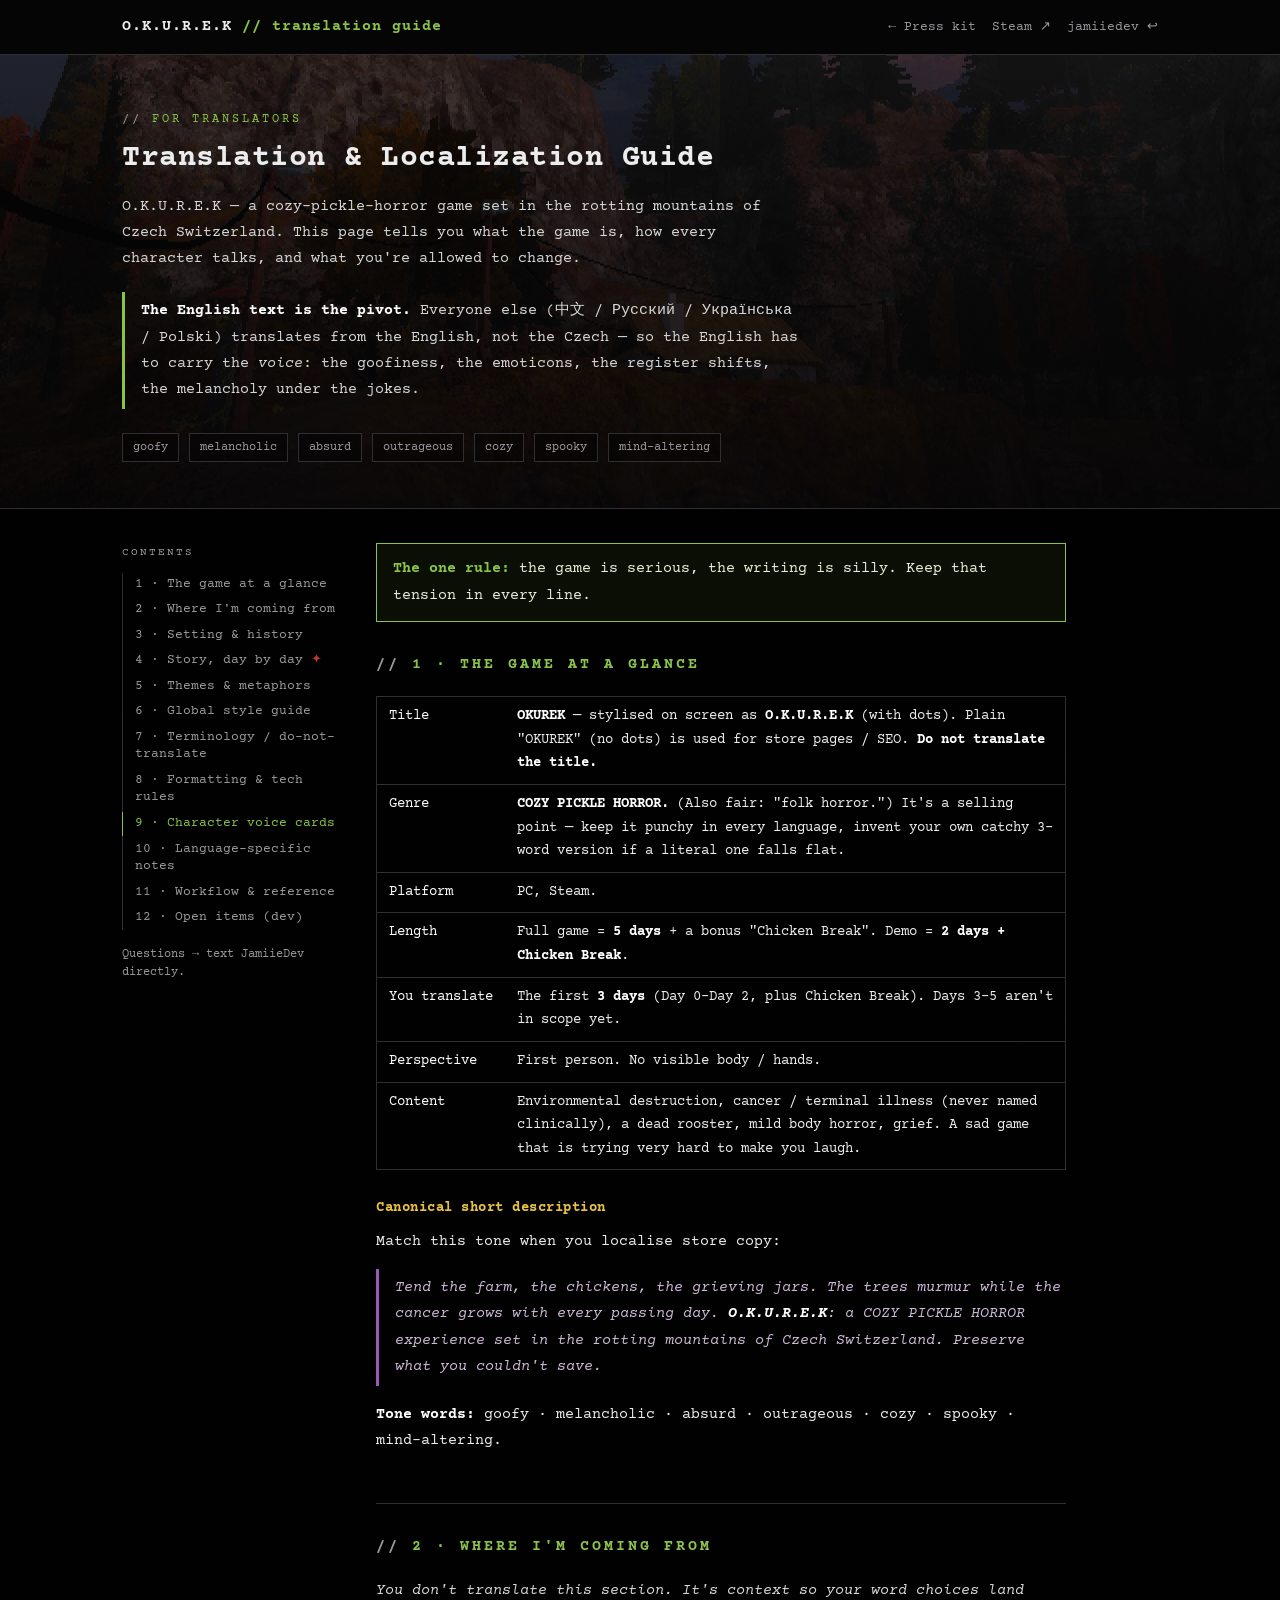
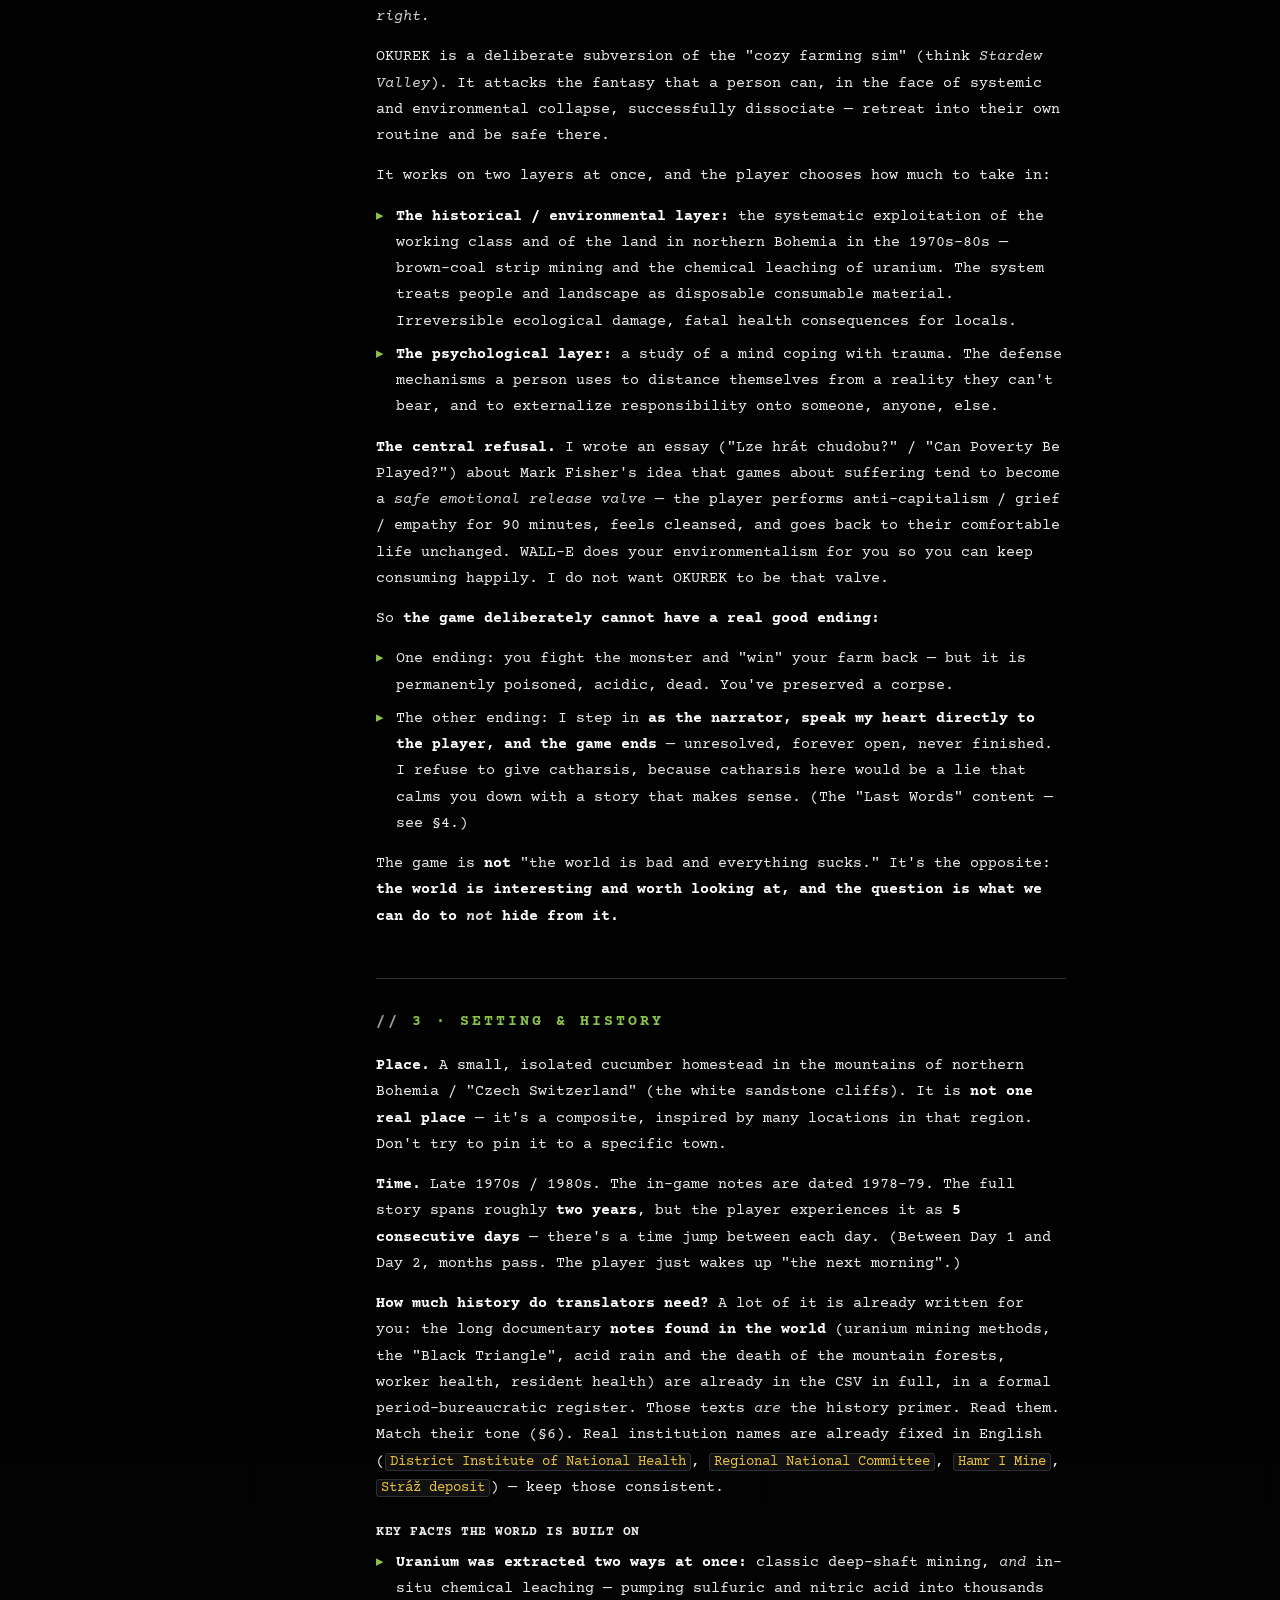
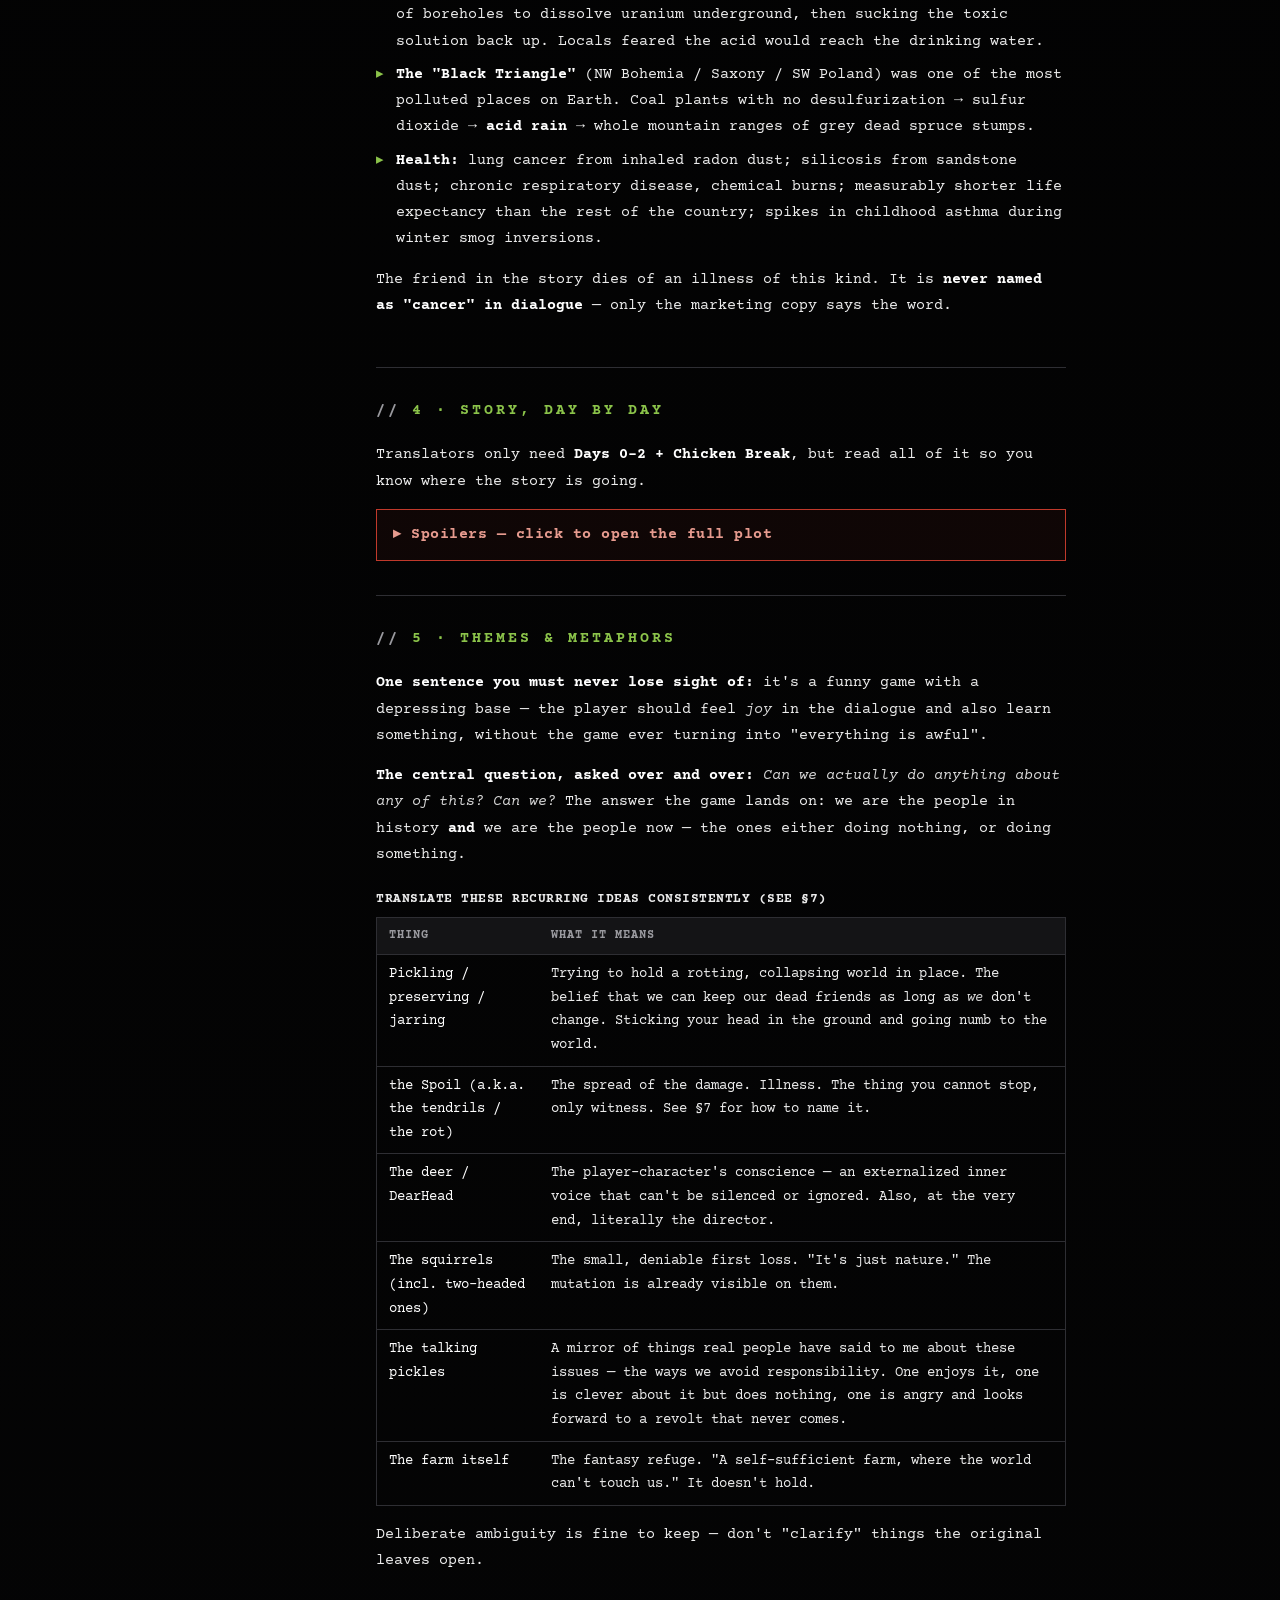
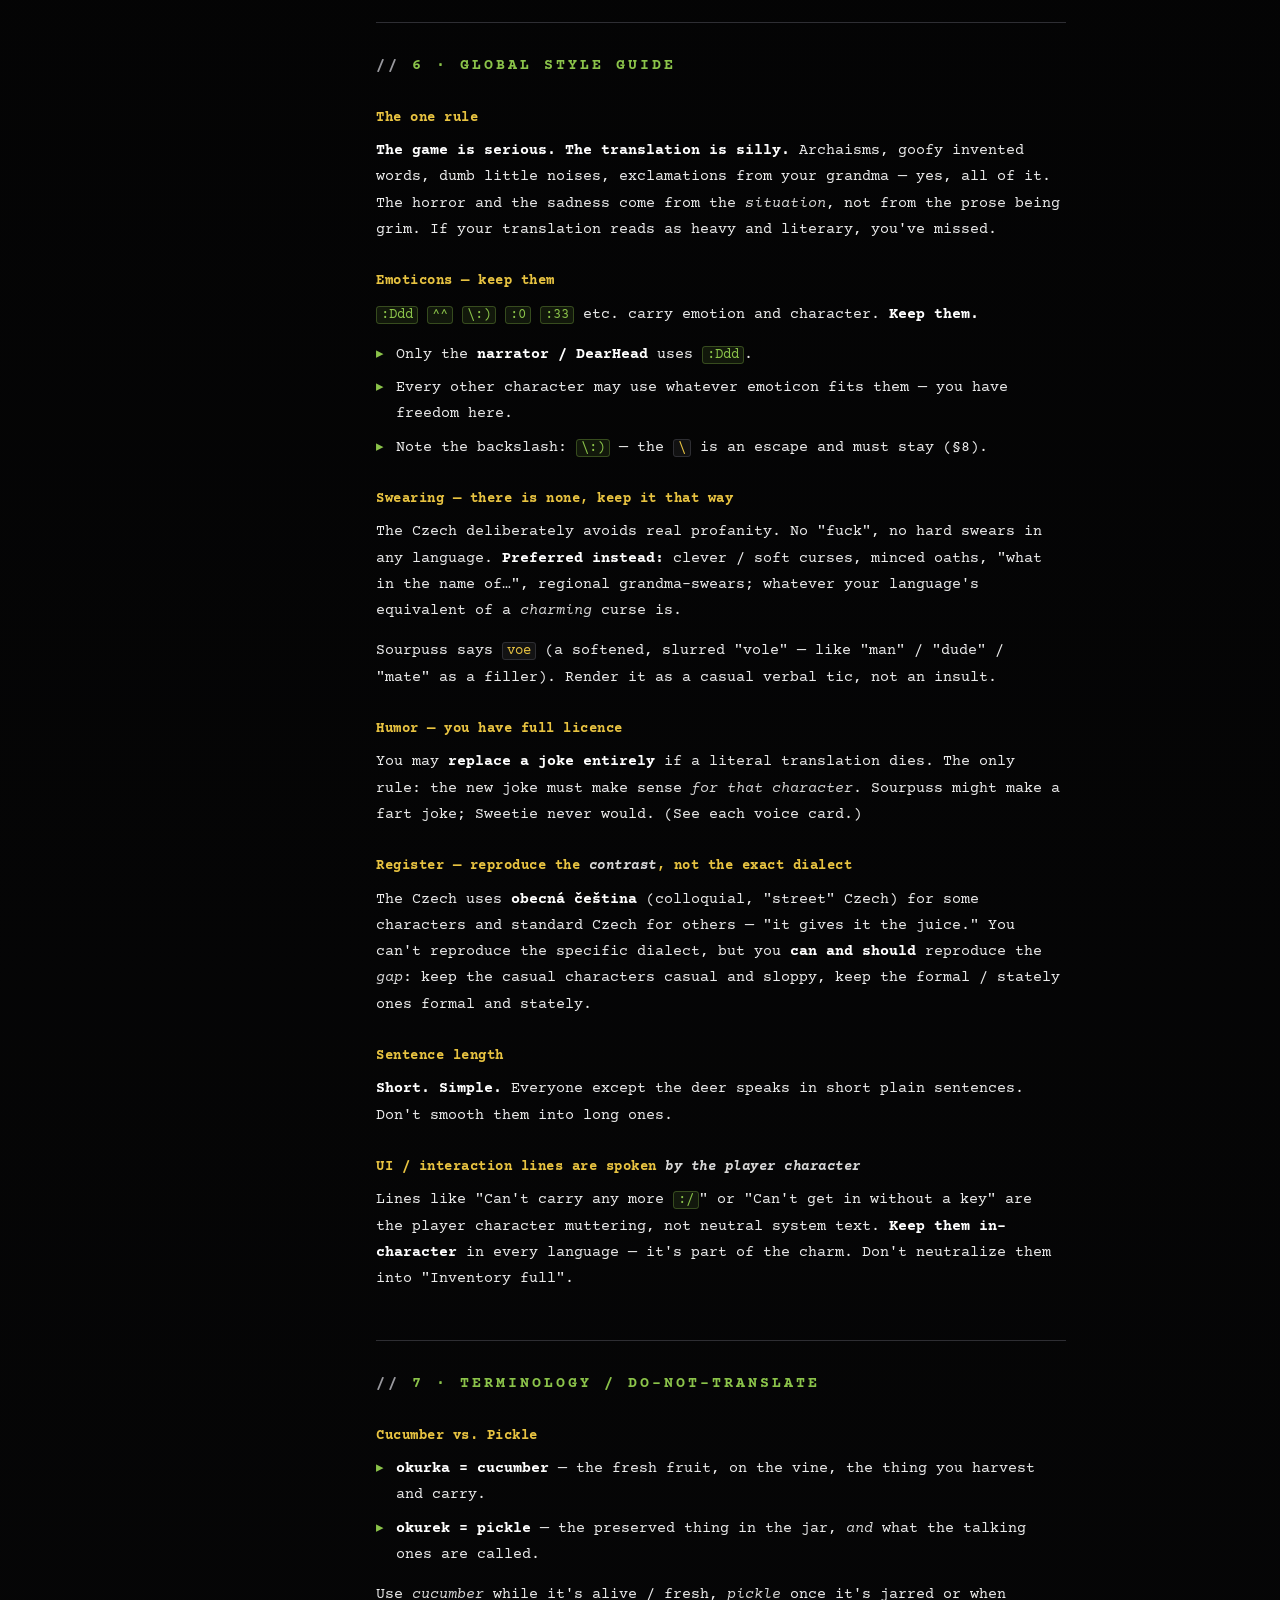
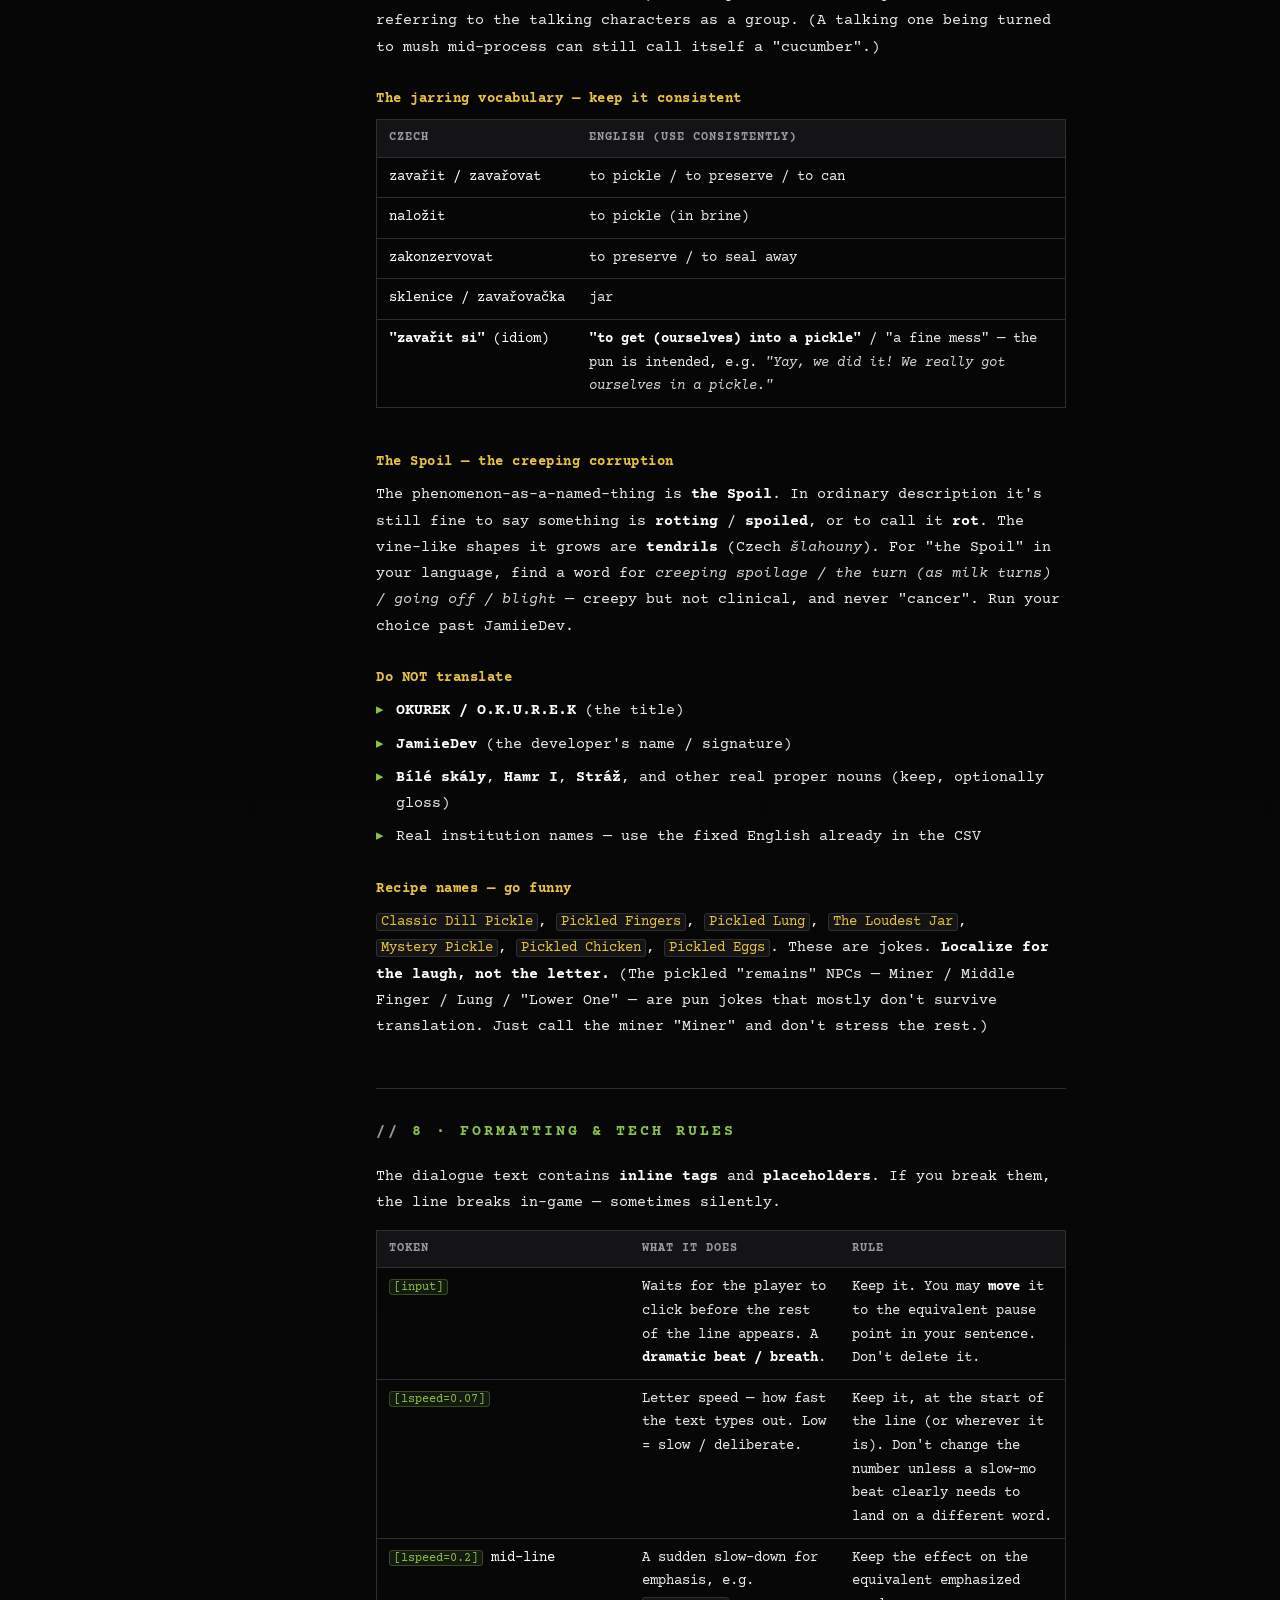
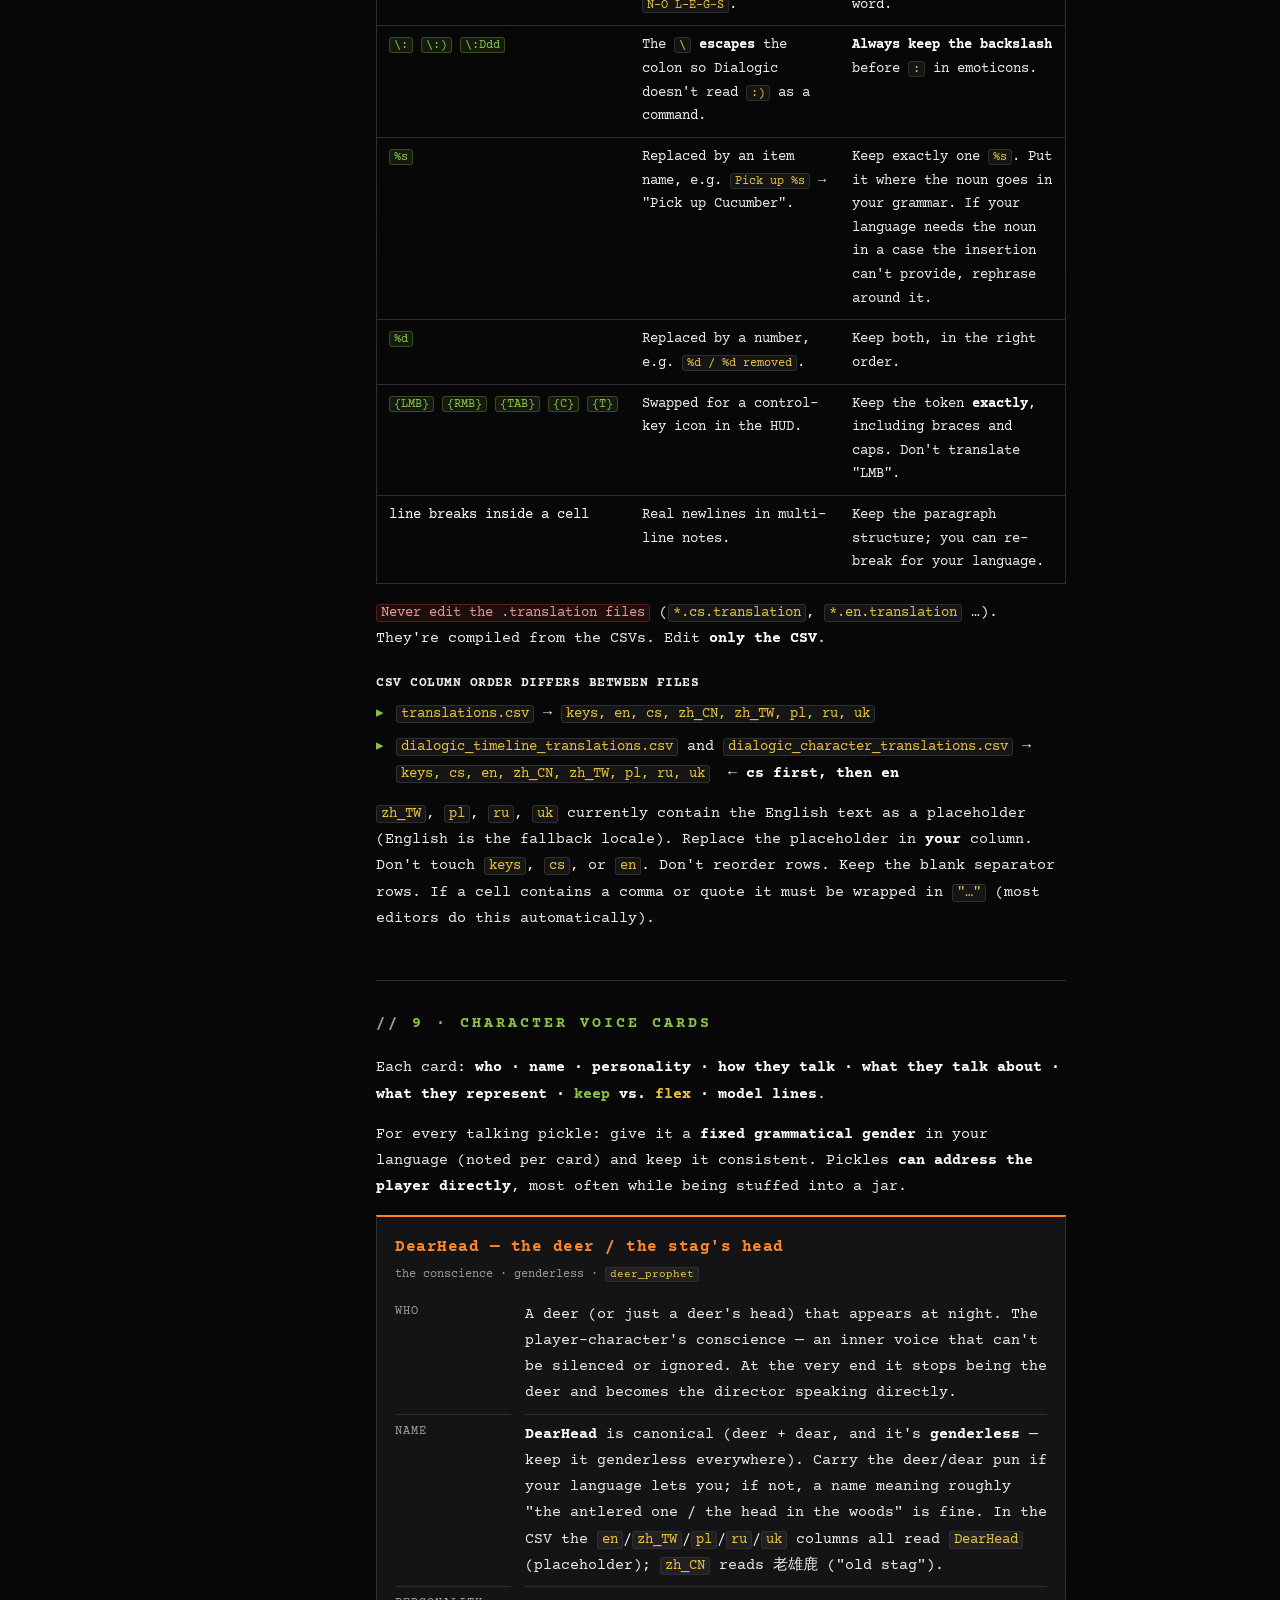
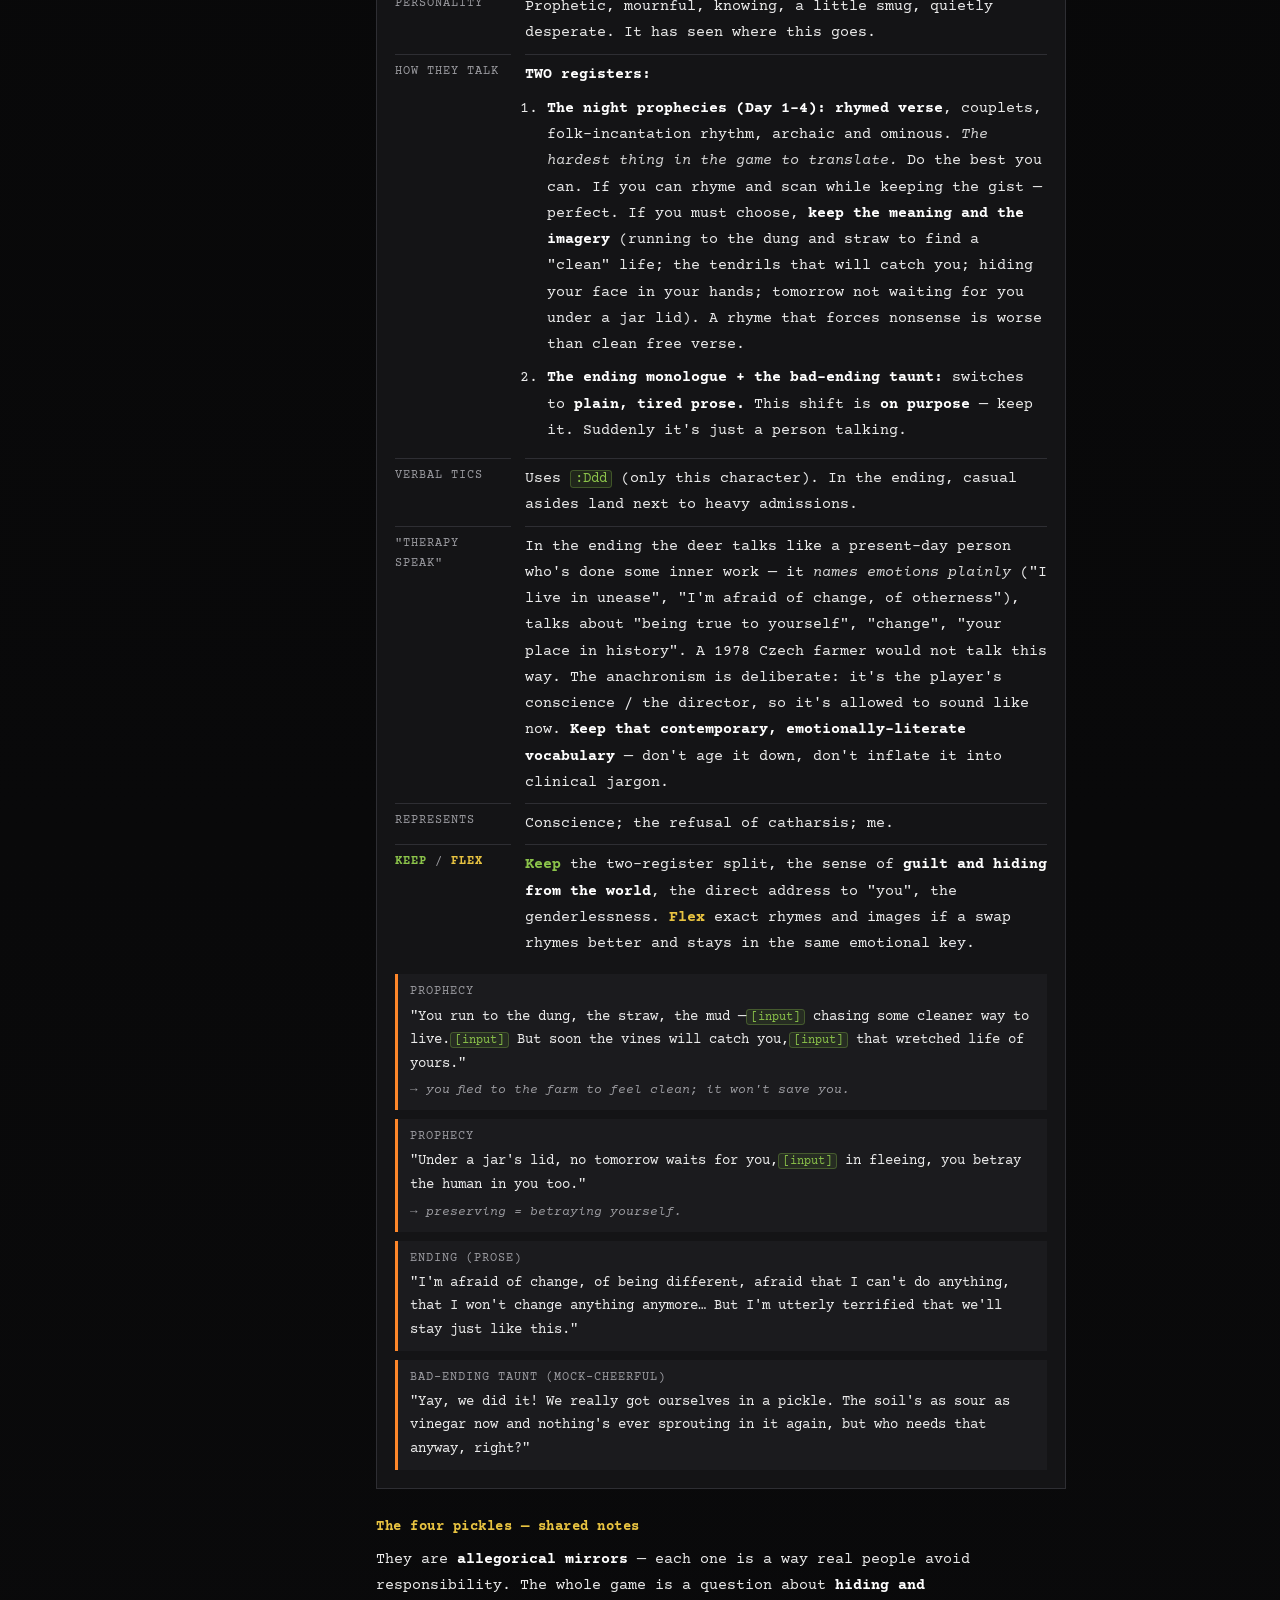
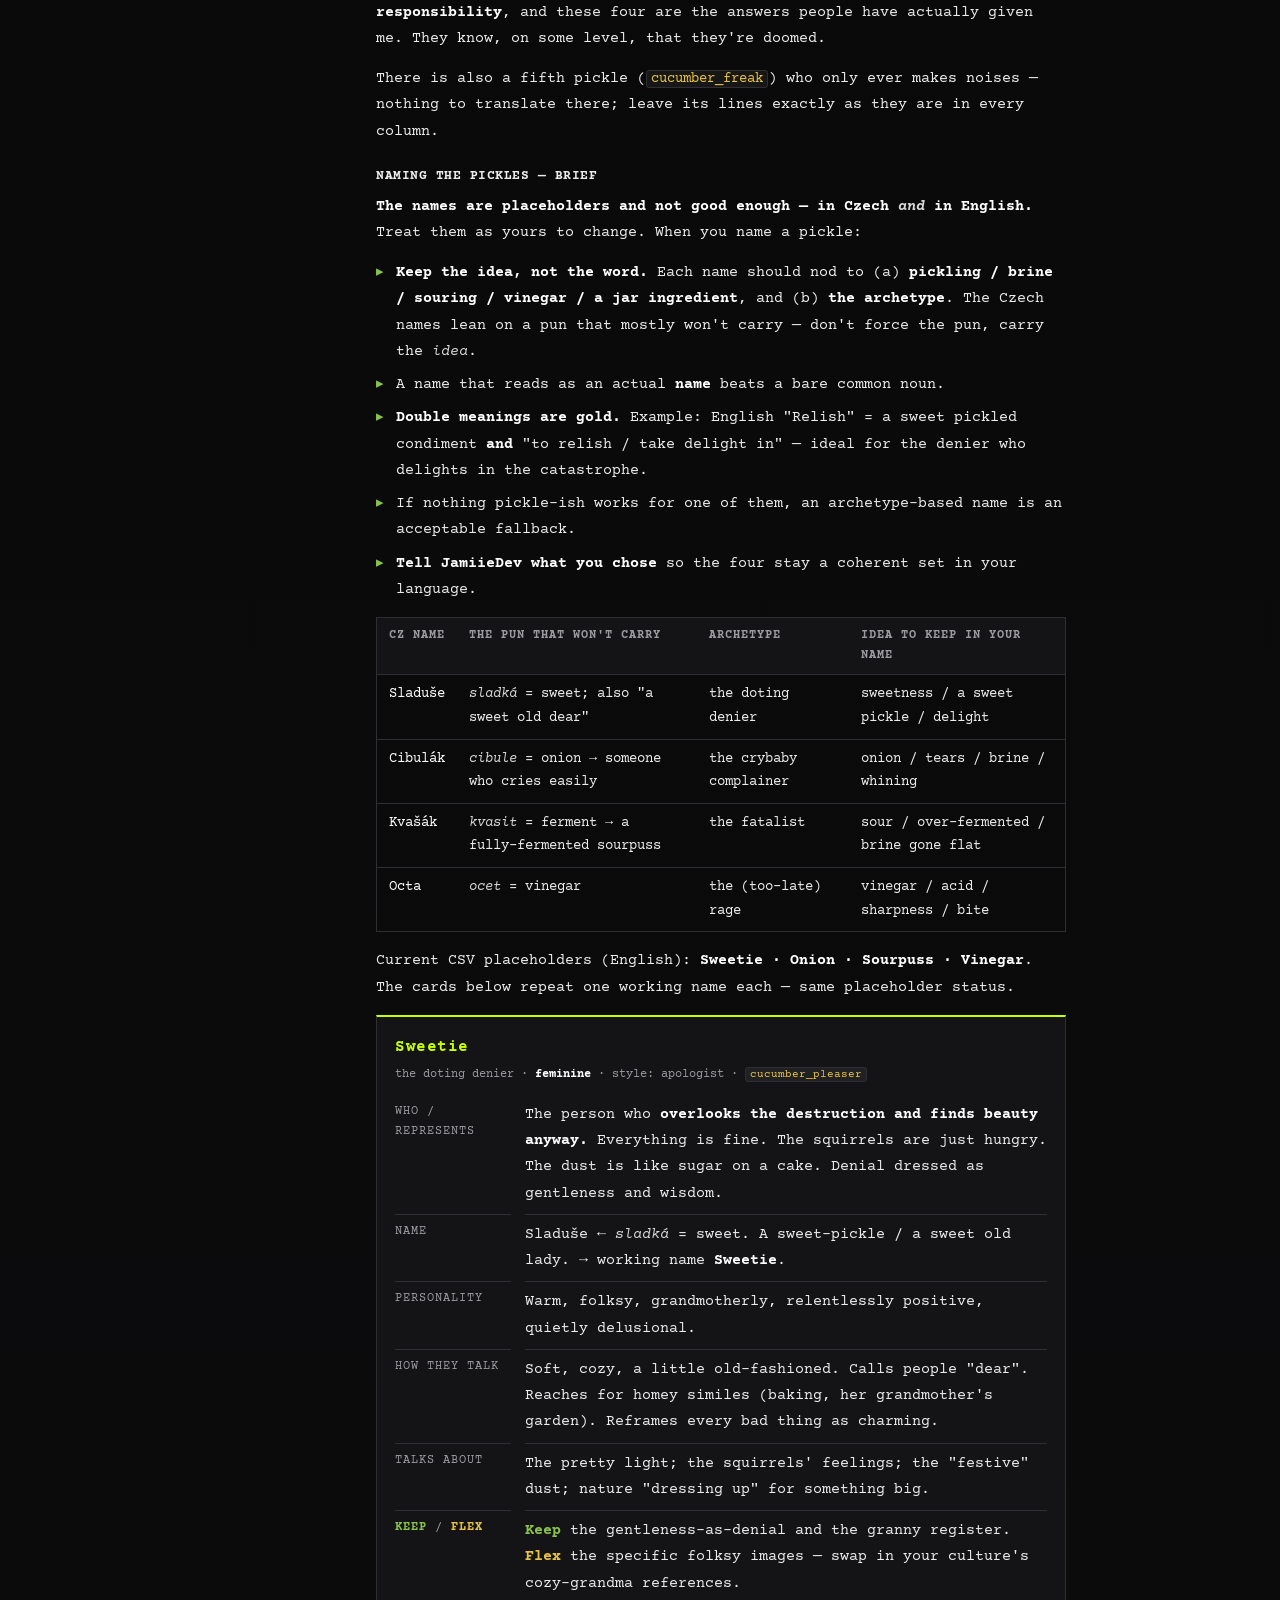
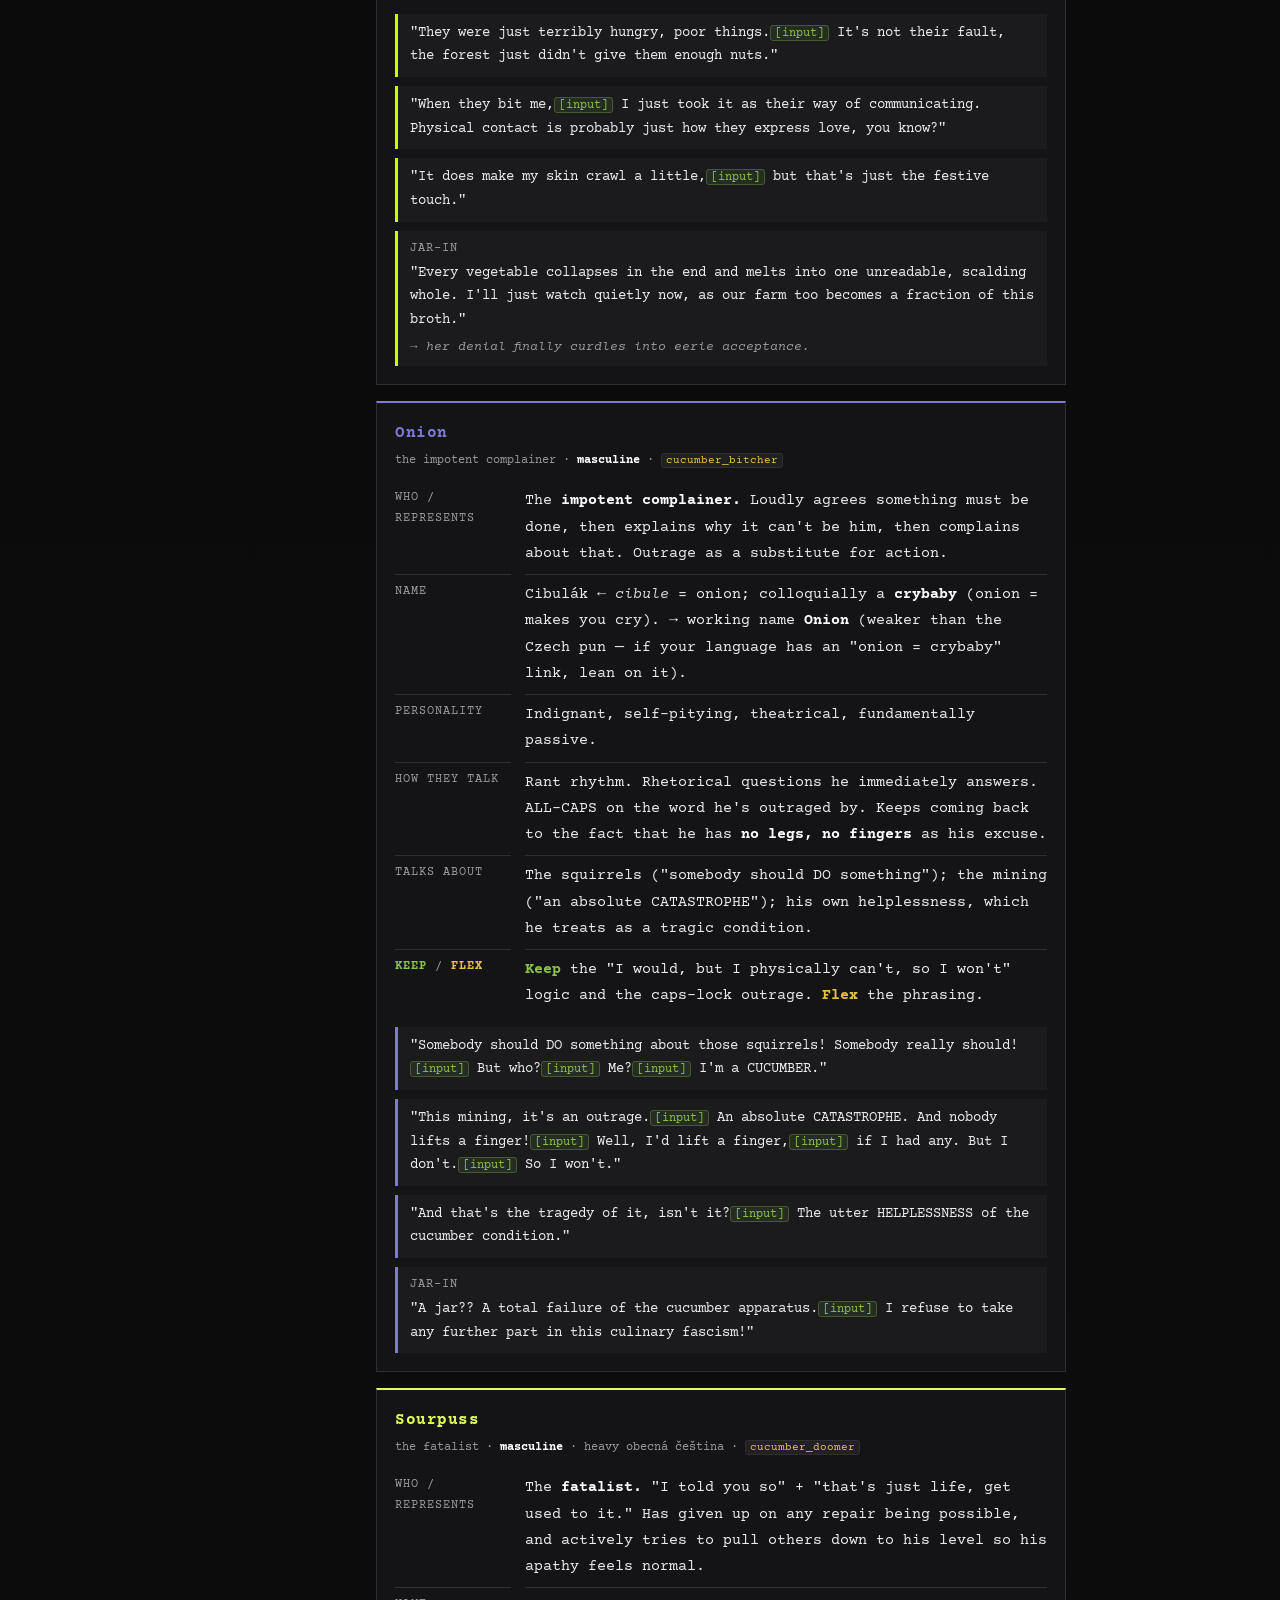
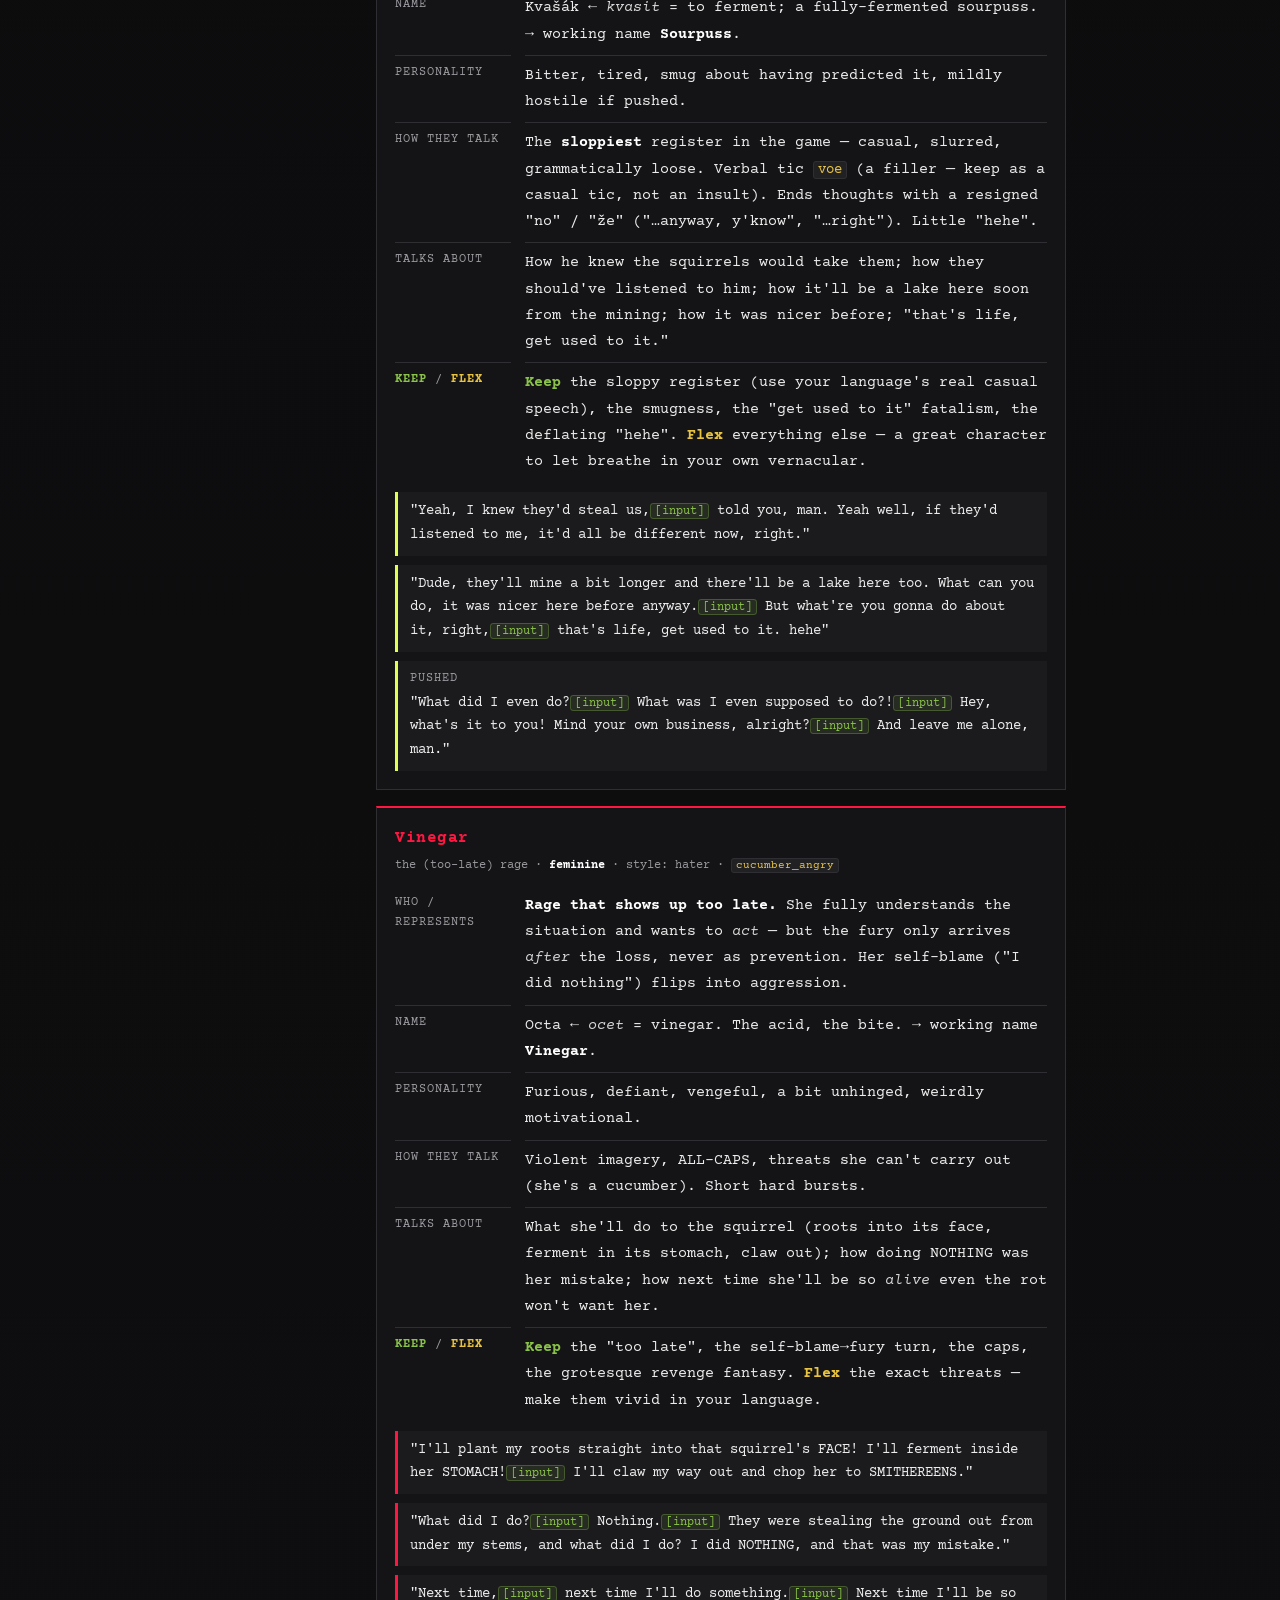
==== commit 6cd51b9f: "OKUREK translation guide: drop Picklegoyle (nothing to translate) The RERO/LELE noise-pickle has no " ====
--- a/okurek/translation/index.html
+++ b/okurek/translation/index.html
@@ -556,8 +556,9 @@
         </div>
       </article>
 
-      <h3>The five pickles — shared notes</h3>
-      <p>They are <strong>allegorical mirrors</strong> — each one is a way real people avoid responsibility. The whole game is a question about <strong>hiding and responsibility</strong>, and these five are the answers people have actually given me. They know, on some level, that they're doomed.</p>
+      <h3>The four pickles — shared notes</h3>
+      <p>They are <strong>allegorical mirrors</strong> — each one is a way real people avoid responsibility. The whole game is a question about <strong>hiding and responsibility</strong>, and these four are the answers people have actually given me. They know, on some level, that they're doomed.</p>
+      <p>There is also a fifth pickle (<code>cucumber_freak</code>) who only ever makes noises — nothing to translate there; leave its lines exactly as they are in every column.</p>
 
       <h4>Naming the pickles — brief</h4>
       <p><strong>The names are placeholders and not good enough — in Czech <em>and</em> in English.</strong> Treat them as yours to change. When you name a pickle:</p>
@@ -566,7 +567,7 @@
         <li>A name that reads as an actual <strong>name</strong> beats a bare common noun.</li>
         <li><strong>Double meanings are gold.</strong> Example: English "Relish" = a sweet pickled condiment <strong>and</strong> "to relish / take delight in" — ideal for the denier who delights in the catastrophe.</li>
         <li>If nothing pickle-ish works for one of them, an archetype-based name is an acceptable fallback.</li>
-        <li><strong>Tell JamiieDev what you chose</strong> so the five stay a coherent set in your language.</li>
+        <li><strong>Tell JamiieDev what you chose</strong> so the four stay a coherent set in your language.</li>
       </ul>
 
       <div class="tbl-scroll"><table class="tbl">
@@ -575,9 +576,8 @@
         <tr><td>Cibulák</td><td class="wrap-cell"><em>cibule</em> = onion → someone who cries easily</td><td class="wrap-cell">the crybaby complainer</td><td class="wrap-cell">onion / tears / brine / whining</td></tr>
         <tr><td>Kvašák</td><td class="wrap-cell"><em>kvasit</em> = ferment → a fully-fermented sourpuss</td><td class="wrap-cell">the fatalist</td><td class="wrap-cell">sour / over-fermented / brine gone flat</td></tr>
         <tr><td>Octa</td><td class="wrap-cell"><em>ocet</em> = vinegar</td><td class="wrap-cell">the (too-late) rage</td><td class="wrap-cell">vinegar / acid / sharpness / bite</td></tr>
-        <tr><td>Okurkoyin</td><td class="wrap-cell">okurka + a gargoyle-ish ending</td><td class="wrap-cell">the broken one</td><td class="wrap-cell">pickle + monster / gremlin / gargoyle</td></tr>
       </table></div>
-      <p>Current CSV placeholders (English): <strong>Sweetie · Onion · Sourpuss · Vinegar · Picklegoyle</strong>. The cards below repeat one working name each — same placeholder status.</p>
+      <p>Current CSV placeholders (English): <strong>Sweetie · Onion · Sourpuss · Vinegar</strong>. The cards below repeat one working name each — same placeholder status.</p>
 
       <article class="card" style="--accent:#c7ff00">
         <header>
@@ -661,21 +661,6 @@
         </div>
       </article>
 
-      <article class="card" style="--accent:#00dd53">
-        <header>
-          <h3>Picklegoyle</h3>
-          <span class="tags">the broken one · gender: n/a · <code>cucumber_freak</code></span>
-        </header>
-        <dl>
-          <dt>Who / represents</dt><dd>The one who has <strong>completely broken.</strong> No coherent worldview left — just noise. (What's left when none of the coping strategies work.)</dd>
-          <dt>Name</dt><dd>Okurkoyin ← okurka + a gargoyle-ish suffix. → working name <strong>Picklegoyle</strong>.</dd>
-          <dt>How they talk</dt><dd>Only <code>RERO-RERO-RERO</code> and <code>LELE-LELE</code>. This is a <strong>JoJo's Bizarre Adventure</strong> reference (the "rerorero" tongue meme) — an intentional otaku in-joke. <strong>Keep the syllables exactly as written</strong> (<code>RERO-</code>, <code>LELE-</code>), same hyphens, same <code class="tok">[input]</code> beats. Do not localize them into native-sounding gibberish — the point is that anime fans recognize it.</dd>
-        </dl>
-        <div class="lines">
-          <p class="line">"RERO-<code class="tok">[input]</code>RERO-<code class="tok">[input]</code>RERO-<code class="tok">[input]</code>RERO-<code class="tok">[input]</code>RERO-<code class="tok">[input]</code>RERO-RERO"</p>
-        </div>
-      </article>
-
       <article class="card" style="--accent:#8bc34a">
         <header>
           <h3>The Friend</h3>
@@ -756,8 +741,9 @@
       <h3>Per language</h3>
       <ul class="plain">
         <li><strong>Shipping languages:</strong> Czech, English, 简体中文 (<code>zh_CN</code>), 繁體中文 (<code>zh_TW</code>), Русский (<code>ru</code>), Українська (<code>uk</code>), Polski (<code>pl</code>). No German — the <code>de</code> column was removed.</li>
-        <li><strong>中文:</strong> the <code>zh_TW</code> column is seeded from English; you can cross-reference the finished <code>zh_CN</code> column and adjust for Taiwan characters / vocabulary. Keep emoticons and <code>RERO</code>/<code>LELE</code> in Latin letters.</li>
-        <li><strong>ru / uk / pl:</strong> columns currently hold English placeholder text. Watch the genderless-player rule above.</li>
+        <li><strong>Every non-English column is pre-filled with a rough machine-level draft</strong> so the game shows localized text everywhere. <strong>Overwrite it</strong> — it's a starting point, not something to polish around, and no native speaker has checked it.</li>
+        <li><strong>中文:</strong> <code>zh_CN</code> is a real (rough) translation. <code>zh_TW</code> — dialogue and character names are drafted in Traditional; the UI / notes are still the Simplified <code>zh_CN</code> text and need a Traditional + Taiwan-vocab pass. Keep emoticons and <code>RERO</code>/<code>LELE</code> in Latin letters.</li>
+        <li><strong>ru / uk / pl:</strong> rough drafts from the English. The deer's verse was done for meaning only — no rhyme. Watch the genderless-player rule above; the drafts don't always respect it.</li>
       </ul>
     </section>
 
@@ -776,13 +762,16 @@
       <h2>12 · Open items (dev)</h2>
       <ul class="checklist">
         <li class="done"><strong>Language columns restructured:</strong> dropped <code>de</code>, added <code>zh_TW</code> (seeded from English) across all three CSVs, the <code>*.csv.import</code> files, <code>project.godot</code>, and <code>SettingsManager.LOCALES</code>. Reload the project in Godot so it reimports and generates the <code>*.zh_TW.translation</code> binaries.</li>
-        <li class="todo"><strong>Pickle names</strong> — Czech and English names are placeholders; naming brief is in §9. Current CSV (English): Sweetie / Onion / Sourpuss / Vinegar / Picklegoyle.</li>
+        <li class="todo"><strong>Pickle names</strong> — Czech and English names are placeholders; naming brief is in §9. Current CSV (English): Sweetie / Onion / Sourpuss / Vinegar.</li>
         <li class="done"><code>GAME_TITLE</code> → <code>OKUREK</code> (was "Spooky Pickle").</li>
         <li class="done"><code>INTERACTABLE_CUCUMBER_TALKING</code> EN → "Pickle".</li>
         <li class="done"><strong>Rot named "the Spoil"</strong> (§7). Existing dialogue that uses "rot" as a common noun is fine.</li>
         <li class="done"><strong>Player voices kept</strong>, not cut — §9.</li>
         <li class="done"><strong>Day-5 ending wipes the save</strong> — confirmed, in §4.</li>
         <li class="done">Missing / broken EN cells filled: <code>Text/53, 54, 55, 64, 65, 66, 67, 68, 69, 6a, 6b</code>.</li>
+        <li class="done"><strong>Placeholder translations added</strong> for zh_TW / pl / ru / uk (+ zh_CN gaps) across all three CSVs — rough machine-level drafts, format tokens preserved, for the human translators to replace.</li>
+        <li class="done"><strong>Picklegoyle dropped</strong> — RERO/LELE only, nothing to translate.</li>
+        <li class="todo">Reload the project in Godot to regenerate every <code>*.translation</code> binary from the CSVs.</li>
         <li class="todo"><strong>Next:</strong> polish pass over <em>all</em> remaining English dialogue before translators start.</li>
         <li class="todo">Minor: what distinguishes <code>player_anyone</code> / <code>player_you</code> / <code>player_you_and_me</code> in-fiction (no translation impact).</li>
       </ul>
